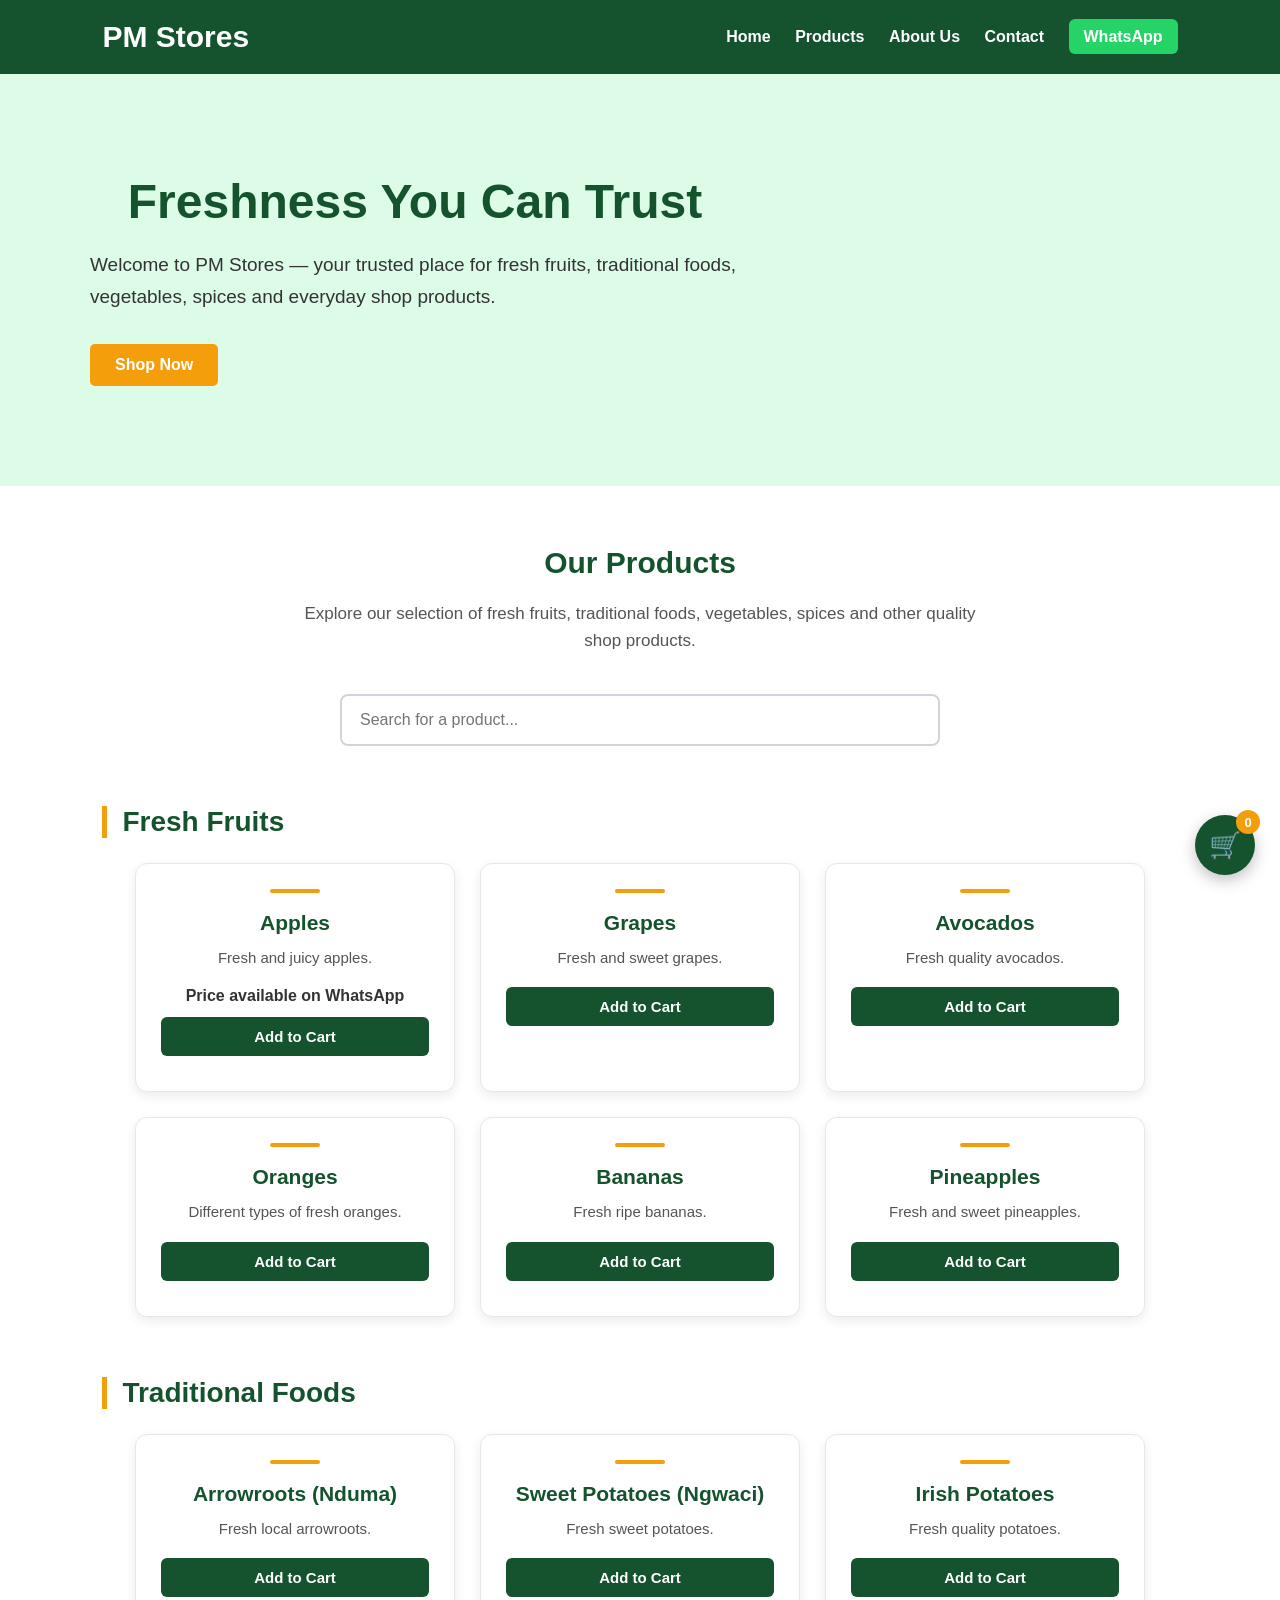
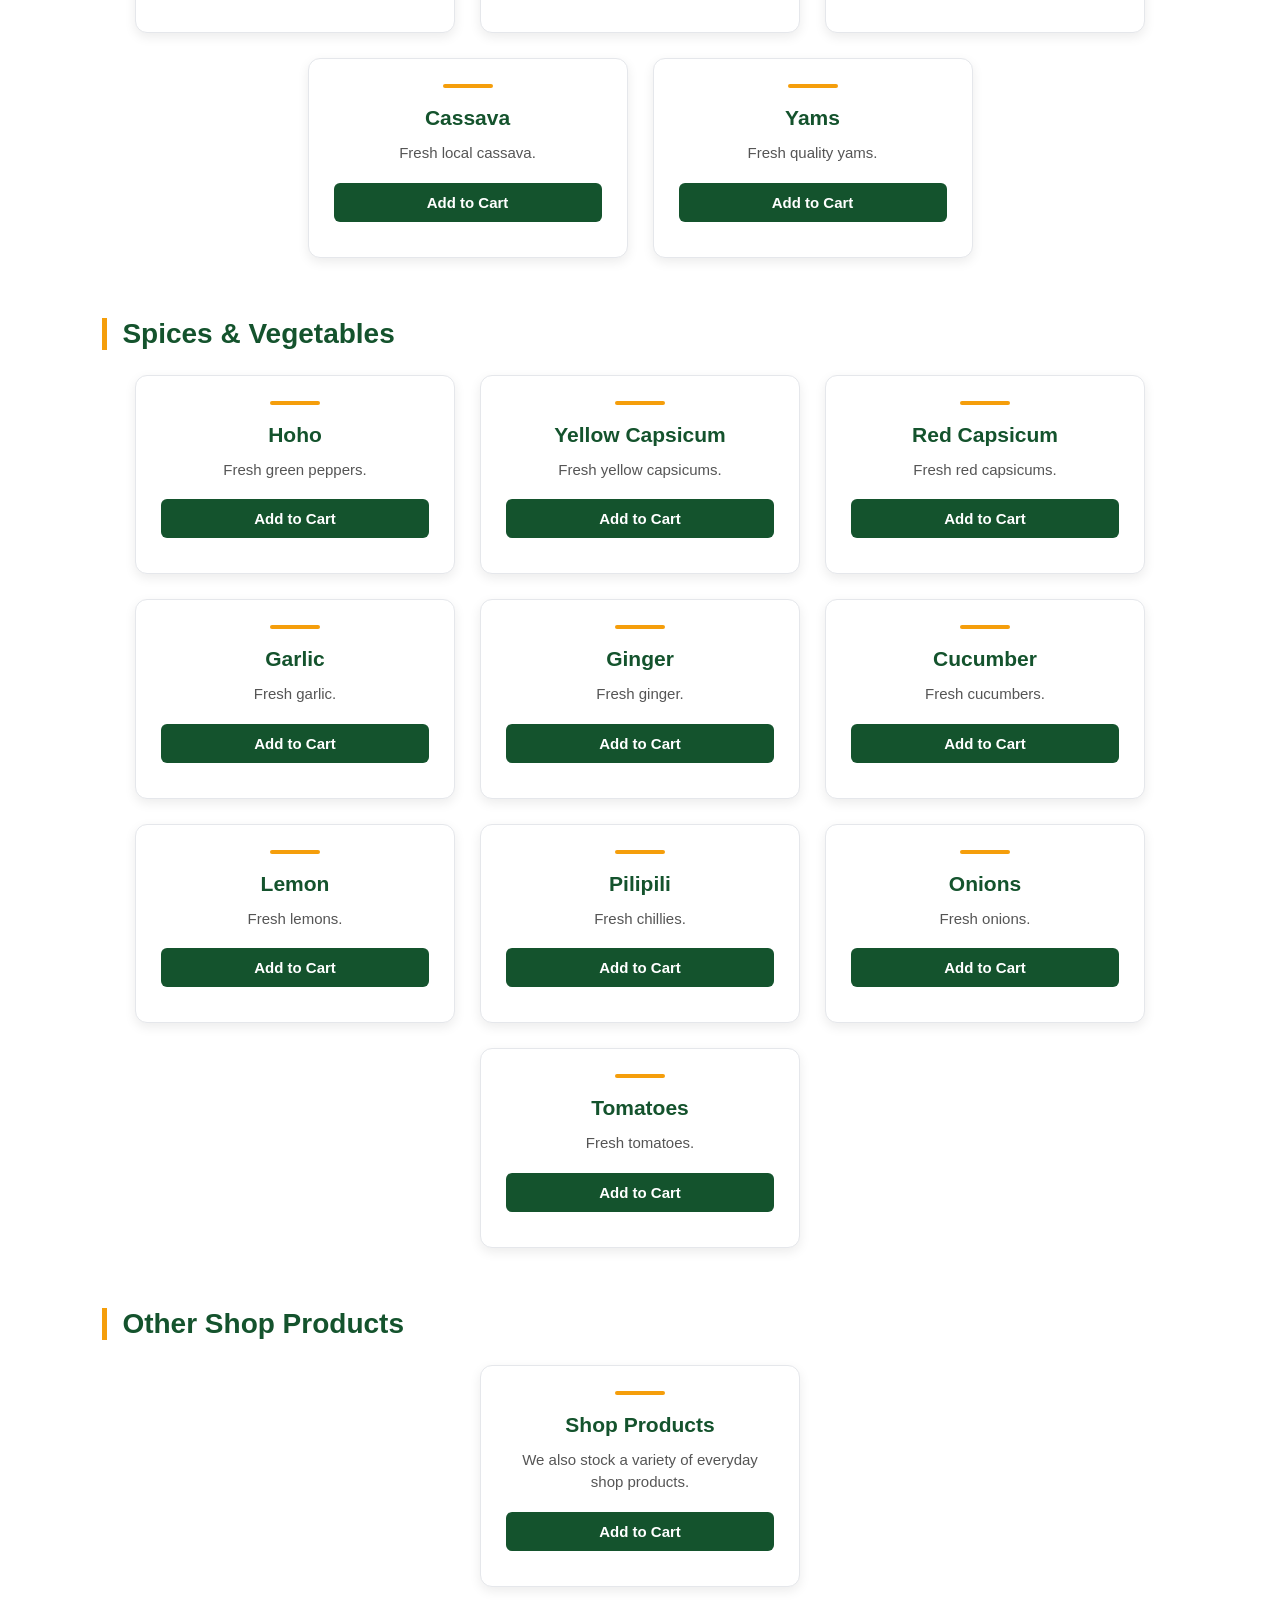
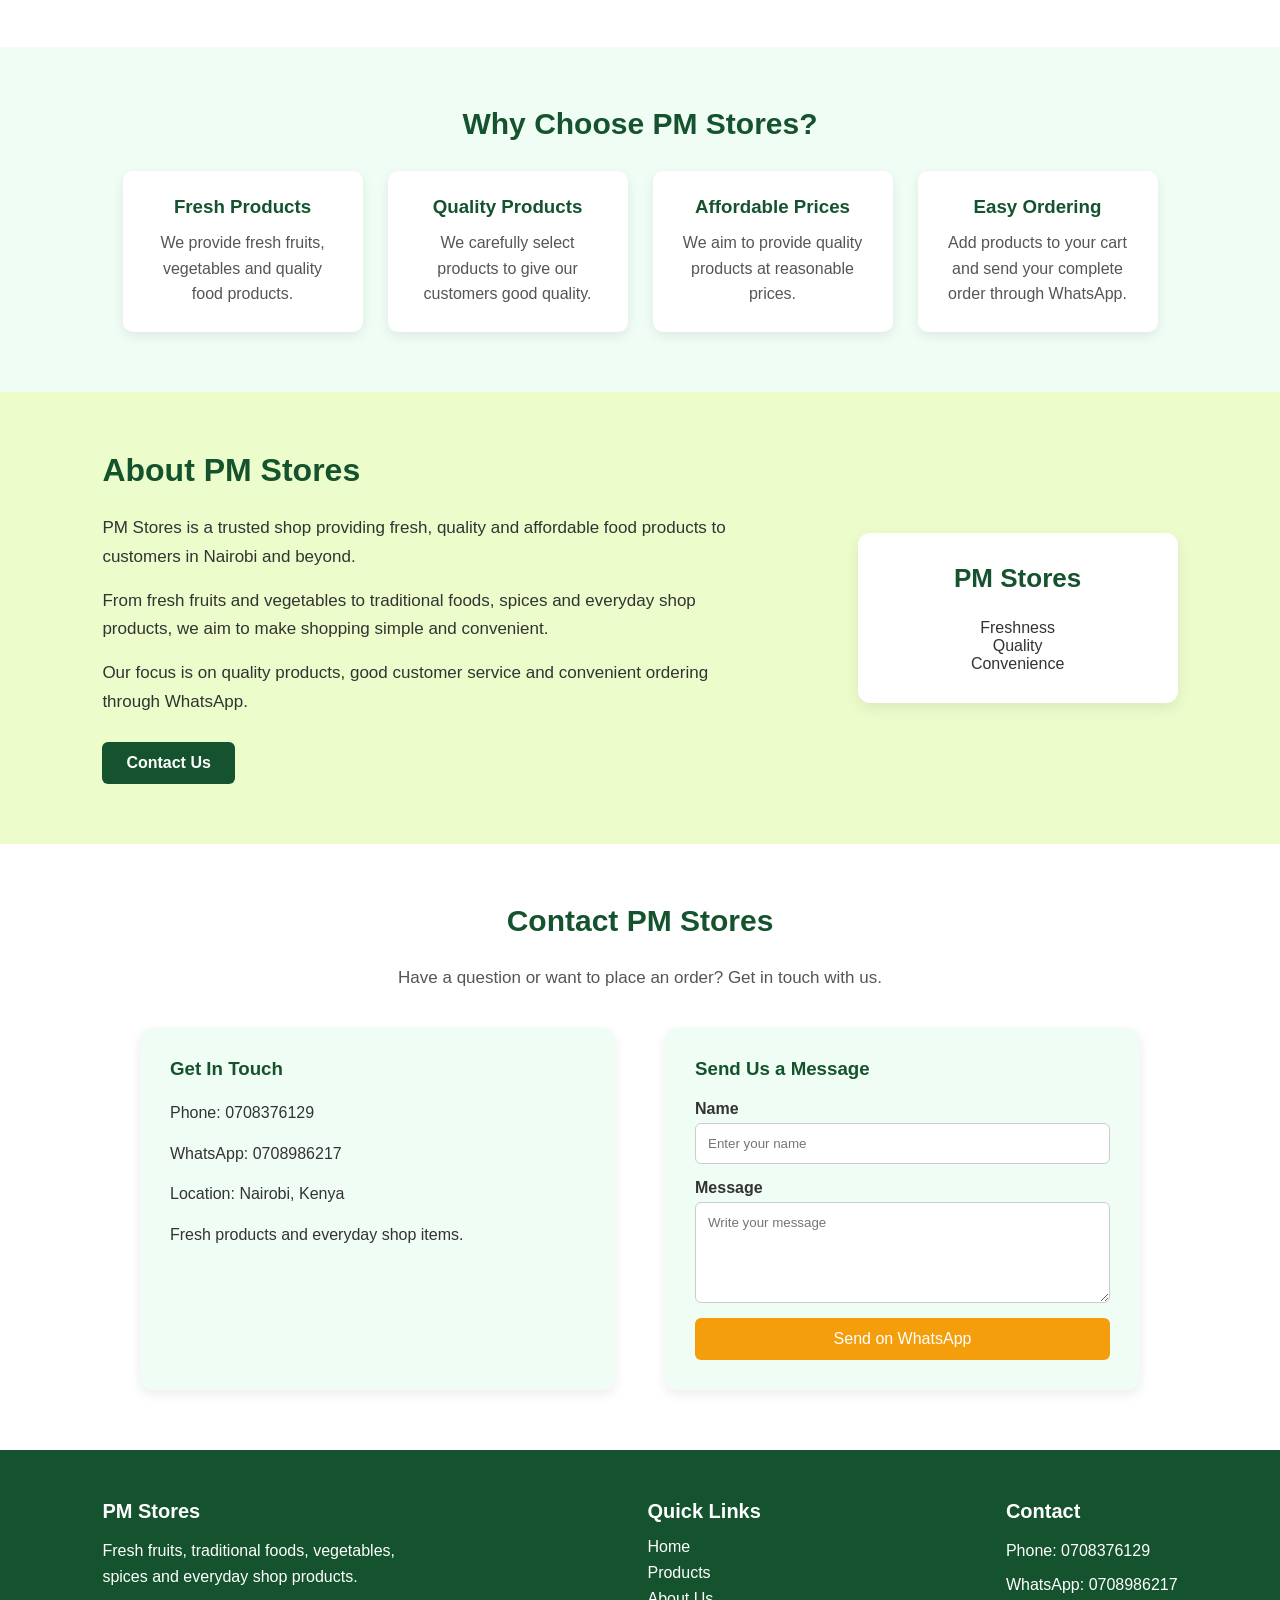
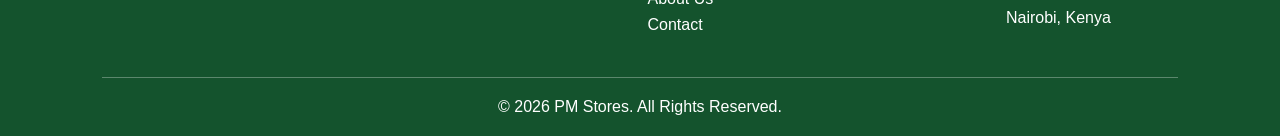
==== index.html @ 9e29924d "Rename pm shop.html to index.html" ====
<!DOCTYPE html>
<html lang="en">

<head>
    <meta charset="UTF-8">
    <meta name="viewport" content="width=device-width, initial-scale=1.0">
    <title>PM Stores</title>
    <link rel="stylesheet" href="style.css">
</head>

<body>

<header>
    <h1>PM Stores</h1>

    <nav>
        <a href="#home">Home</a>
        <a href="#products">Products</a>
        <a href="#about">About Us</a>
        <a href="#contact">Contact</a>

        <a href="https://wa.me/254708986217?text=Hello%20PM%20Stores,%20I%20would%20like%20to%20make%20an%20inquiry."
           class="header-whatsapp"
           target="_blank">
            WhatsApp
        </a>
    </nav>
</header>

<section id="home">
    <div class="hero-content">
        <div class="hero-text">
            <h2>Freshness You Can Trust</h2>

            <p>
                Welcome to PM Stores — your trusted place for
                fresh fruits, traditional foods, vegetables,
                spices and everyday shop products.
            </p>

            <a href="#products" class="shop-button">Shop Now</a>
        </div>

        <div class="hero-icon"></div>
    </div>
</section>

<div class="floating-cart" onclick="toggleCart()">
    🛒
    <span id="cartCount" class="cart-count">0</span>
</div>

<div id="cartPopup" class="cart-popup">

    <div class="cart-header">
        <h3>Your Cart</h3>
        <button type="button" onclick="toggleCart()">×</button>
    </div>

    <div id="cartItems">
        <p>Your cart is empty.</p>
    </div>

    <div class="cart-footer">
        <strong>Items: <span id="cartTotal">0</span></strong>

        <button type="button"
                class="whatsapp-cart-button"
                onclick="openCheckout()">
            Proceed to Checkout
        </button>
    </div>

</div>

<div id="checkoutPopup" class="checkout-popup">

    <div class="checkout-box">

        <div class="checkout-header">
            <h3>Checkout</h3>

            <button type="button" onclick="closeCheckout()">×</button>
        </div>

        <div class="checkout-content">

            <p>Enter your details before sending your order.</p>

            <form onsubmit="submitCheckout(event)">

                <label for="customerName">Full Name</label>
                <input type="text"
                       id="customerName"
                       placeholder="Enter your full name"
                       required>

                <label for="customerPhone">Phone Number</label>
                <input type="tel"
                       id="customerPhone"
                       placeholder="07XXXXXXXX"
                       required>

                <label for="deliveryLocation">Delivery Location</label>
                <input type="text"
                       id="deliveryLocation"
                       placeholder="e.g. Utawala, Nairobi"
                       required>

                <label for="orderNotes">Additional Instructions</label>
                <textarea id="orderNotes"
                          rows="4"
                          placeholder="Any additional information? (Optional)"></textarea>

                <button type="submit" class="checkout-button">
                    Send Order on WhatsApp
                </button>

            </form>
        </div>
    </div>
</div>

<section id="products">

    <h2>Our Products</h2>

    <p class="products-intro">
        Explore our selection of fresh fruits, traditional foods,
        vegetables, spices and other quality shop products.
    </p>

    <div class="product-search">
        <input type="text"
               id="productSearch"
               placeholder="Search for a product..."
               onkeyup="searchProducts()">
    </div>

    <p id="noResults" class="no-results">
        No products found.
    </p>

    <h3 class="category-title">Fresh Fruits</h3>

    <div class="product-container">

        <div class="product-card">
            <div class="product-icon"></div>
            <h4>Apples</h4>
            <p>Fresh and juicy apples.</p>

            <strong class="price">
                Price available on WhatsApp
            </strong>

            <button type="button"
                    class="cart-button"
                    onclick="addToCart('Apples')">
                Add to Cart
            </button>
        </div>

        <div class="product-card">
            <div class="product-icon"></div>
            <h4>Grapes</h4>
            <p>Fresh and sweet grapes.</p>

            <button type="button"
                    class="cart-button"
                    onclick="addToCart('Grapes')">
                Add to Cart
            </button>
        </div>

        <div class="product-card">
            <div class="product-icon"></div>
            <h4>Avocados</h4>
            <p>Fresh quality avocados.</p>

            <button type="button"
                    class="cart-button"
                    onclick="addToCart('Avocados')">
                Add to Cart
            </button>
        </div>

        <div class="product-card">
            <div class="product-icon"></div>
            <h4>Oranges</h4>
            <p>Different types of fresh oranges.</p>

            <button type="button"
                    class="cart-button"
                    onclick="addToCart('Oranges')">
                Add to Cart
            </button>
        </div>

        <div class="product-card">
            <div class="product-icon"></div>
            <h4>Bananas</h4>
            <p>Fresh ripe bananas.</p>

            <button type="button"
                    class="cart-button"
                    onclick="addToCart('Bananas')">
                Add to Cart
            </button>
        </div>

        <div class="product-card">
            <div class="product-icon"></div>
            <h4>Pineapples</h4>
            <p>Fresh and sweet pineapples.</p>

            <button type="button"
                    class="cart-button"
                    onclick="addToCart('Pineapples')">
                Add to Cart
            </button>
        </div>

    </div>

    <h3 class="category-title">Traditional Foods</h3>

    <div class="product-container">

        <div class="product-card">
            <div class="product-icon"></div>
            <h4>Arrowroots (Nduma)</h4>
            <p>Fresh local arrowroots.</p>

            <button type="button"
                    class="cart-button"
                    onclick="addToCart('Arrowroots (Nduma)')">
                Add to Cart
            </button>
        </div>

        <div class="product-card">
            <div class="product-icon"></div>
            <h4>Sweet Potatoes (Ngwaci)</h4>
            <p>Fresh sweet potatoes.</p>

            <button type="button"
                    class="cart-button"
                    onclick="addToCart('Sweet Potatoes (Ngwaci)')">
                Add to Cart
            </button>
        </div>

        <div class="product-card">
            <div class="product-icon"></div>
            <h4>Irish Potatoes</h4>
            <p>Fresh quality potatoes.</p>

            <button type="button"
                    class="cart-button"
                    onclick="addToCart('Irish Potatoes')">
                Add to Cart
            </button>
        </div>

        <div class="product-card">
            <div class="product-icon"></div>
            <h4>Cassava</h4>
            <p>Fresh local cassava.</p>

            <button type="button"
                    class="cart-button"
                    onclick="addToCart('Cassava')">
                Add to Cart
            </button>
        </div>

        <div class="product-card">
            <div class="product-icon"></div>
            <h4>Yams</h4>
            <p>Fresh quality yams.</p>

            <button type="button"
                    class="cart-button"
                    onclick="addToCart('Yams')">
                Add to Cart
            </button>
        </div>

    </div>

    <h3 class="category-title">Spices & Vegetables</h3>

    <div class="product-container">

        <div class="product-card">
            <div class="product-icon"></div>
            <h4>Hoho</h4>
            <p>Fresh green peppers.</p>

            <button type="button"
                    class="cart-button"
                    onclick="addToCart('Hoho')">
                Add to Cart
            </button>
        </div>

        <div class="product-card">
            <div class="product-icon"></div>
            <h4>Yellow Capsicum</h4>
            <p>Fresh yellow capsicums.</p>

            <button type="button"
                    class="cart-button"
                    onclick="addToCart('Yellow Capsicum')">
                Add to Cart
            </button>
        </div>

        <div class="product-card">
            <div class="product-icon"></div>
            <h4>Red Capsicum</h4>
            <p>Fresh red capsicums.</p>

            <button type="button"
                    class="cart-button"
                    onclick="addToCart('Red Capsicum')">
                Add to Cart
            </button>
        </div>

        <div class="product-card">
            <div class="product-icon"></div>
            <h4>Garlic</h4>
            <p>Fresh garlic.</p>

            <button type="button"
                    class="cart-button"
                    onclick="addToCart('Garlic')">
                Add to Cart
            </button>
        </div>

        <div class="product-card">
            <div class="product-icon"></div>
            <h4>Ginger</h4>
            <p>Fresh ginger.</p>

            <button type="button"
                    class="cart-button"
                    onclick="addToCart('Ginger')">
                Add to Cart
            </button>
        </div>

        <div class="product-card">
            <div class="product-icon"></div>
            <h4>Cucumber</h4>
            <p>Fresh cucumbers.</p>

            <button type="button"
                    class="cart-button"
                    onclick="addToCart('Cucumber')">
                Add to Cart
            </button>
        </div>

        <div class="product-card">
            <div class="product-icon"></div>
            <h4>Lemon</h4>
            <p>Fresh lemons.</p>

            <button type="button"
                    class="cart-button"
                    onclick="addToCart('Lemon')">
                Add to Cart
            </button>
        </div>

        <div class="product-card">
            <div class="product-icon"></div>
            <h4>Pilipili</h4>
            <p>Fresh chillies.</p>

            <button type="button"
                    class="cart-button"
                    onclick="addToCart('Pilipili')">
                Add to Cart
            </button>
        </div>

        <div class="product-card">
            <div class="product-icon"></div>
            <h4>Onions</h4>
            <p>Fresh onions.</p>

            <button type="button"
                    class="cart-button"
                    onclick="addToCart('Onions')">
                Add to Cart
            </button>
        </div>

        <div class="product-card">
            <div class="product-icon"></div>
            <h4>Tomatoes</h4>
            <p>Fresh tomatoes.</p>

            <button type="button"
                    class="cart-button"
                    onclick="addToCart('Tomatoes')">
                Add to Cart
            </button>
        </div>

    </div>

    <h3 class="category-title">Other Shop Products</h3>

    <div class="product-container">

        <div class="product-card">
            <div class="product-icon"></div>

            <h4>Shop Products</h4>

            <p>
                We also stock a variety of everyday
                shop products.
            </p>

            <button type="button"
                    class="cart-button"
                    onclick="addToCart('Shop Products')">
                Add to Cart
            </button>
        </div>

    </div>

</section>

<section id="why-us">

    <h2>Why Choose PM Stores?</h2>

    <div class="why-container">

        <div class="why-card">
            <h3>Fresh Products</h3>
            <p>
                We provide fresh fruits, vegetables
                and quality food products.
            </p>
        </div>

        <div class="why-card">
            <h3>Quality Products</h3>
            <p>
                We carefully select products to give
                our customers good quality.
            </p>
        </div>

        <div class="why-card">
            <h3>Affordable Prices</h3>
            <p>
                We aim to provide quality products
                at reasonable prices.
            </p>
        </div>

        <div class="why-card">
            <h3>Easy Ordering</h3>
            <p>
                Add products to your cart and send
                your complete order through WhatsApp.
            </p>
        </div>

    </div>

</section>

<section id="about">

    <div class="about-content">

        <div class="about-text">

            <h2>About PM Stores</h2>

            <p>
                PM Stores is a trusted shop providing fresh,
                quality and affordable food products to customers
                in Nairobi and beyond.
            </p>

            <p>
                From fresh fruits and vegetables to traditional
                foods, spices and everyday shop products, we aim
                to make shopping simple and convenient.
            </p>

            <p>
                Our focus is on quality products, good customer
                service and convenient ordering through WhatsApp.
            </p>

            <a href="#contact" class="about-button">Contact Us</a>

        </div>

        <div class="about-box">

            <h3>PM Stores</h3>
            <p>Freshness</p>
            <p>Quality</p>
            <p>Convenience</p>

        </div>

    </div>

</section>

<section id="contact">

    <h2>Contact PM Stores</h2>

    <p class="contact-intro">
        Have a question or want to place an order?
        Get in touch with us.
    </p>

    <div class="contact-container">

        <div class="contact-info">

            <h3>Get In Touch</h3>

            <p>Phone: 0708376129</p>
            <p>WhatsApp: 0708986217</p>
            <p>Location: Nairobi, Kenya</p>

            <p>
                Fresh products and everyday shop items.
            </p>

        </div>

        <div class="contact-form">

            <h3>Send Us a Message</h3>

            <form onsubmit="sendToWhatsApp(event)">

                <label for="name">Name</label>

                <input type="text"
                       id="name"
                       placeholder="Enter your name"
                       required>

                <label for="message">Message</label>

                <textarea id="message"
                          rows="5"
                          placeholder="Write your message"
                          required></textarea>

                <button type="submit">
                    Send on WhatsApp
                </button>

            </form>

        </div>

    </div>

</section>

<footer>

    <div class="footer-content">

        <div class="footer-section">

            <h3>PM Stores</h3>

            <p>
                Fresh fruits, traditional foods,
                vegetables, spices and everyday shop products.
            </p>

        </div>

        <div class="footer-section">

            <h3>Quick Links</h3>

            <a href="#home">Home</a>
            <a href="#products">Products</a>
            <a href="#about">About Us</a>
            <a href="#contact">Contact</a>

        </div>

        <div class="footer-section">

            <h3>Contact</h3>

            <p>Phone: 0708376129</p>
            <p>WhatsApp: 0708986217</p>
            <p>Nairobi, Kenya</p>

        </div>

    </div>

    <div class="footer-bottom">

        <p>
            &copy; 2026 PM Stores. All Rights Reserved.
        </p>

    </div>

</footer>

<script>

/* CONTACT FORM */

function sendToWhatsApp(event) {
    event.preventDefault();

    const name = document.getElementById("name").value.trim();
    const message = document.getElementById("message").value.trim();
    const phoneNumber = "254708986217";

    const whatsappMessage =
        "Hello PM Stores!\n\n" +
        "Name: " + name + "\n" +
        "Message: " + message;

    const whatsappURL =
        "https://wa.me/" + phoneNumber +
        "?text=" + encodeURIComponent(whatsappMessage);

    window.open(whatsappURL, "_blank");
}


/* SEARCH PRODUCTS */

function searchProducts() {
    const search = document.getElementById("productSearch").value.toLowerCase().trim();
    const products = document.querySelectorAll(".product-card");
    const noResults = document.getElementById("noResults");

    let found = false;

    products.forEach(function(product) {
        const productName = product.querySelector("h4").textContent.toLowerCase();

        if (productName.includes(search)) {
            product.style.display = "block";
            found = true;
        } else {
            product.style.display = "none";
        }
    });

    if (found) {
        noResults.style.display = "none";
    } else {
        noResults.style.display = "block";
    }
}


/* SHOPPING CART */

let cart = [];


/* ADD PRODUCT TO CART */

function addToCart(productName) {
    const existingProduct = cart.find(function(item) {
        return item.name === productName;
    });

    if (existingProduct) {
        existingProduct.quantity++;
    } else {
        cart.push({
            name: productName,
            quantity: 1
        });
    }

    updateCart();

    const cartPopup = document.getElementById("cartPopup");
    cartPopup.classList.add("active");
}


/* UPDATE CART */

function updateCart() {
    const cartItems = document.getElementById("cartItems");
    const cartCount = document.getElementById("cartCount");
    const cartTotal = document.getElementById("cartTotal");

    cartItems.innerHTML = "";

    let totalItems = 0;

    if (cart.length === 0) {
        cartItems.innerHTML = "<p>Your cart is empty.</p>";
    }

    cart.forEach(function(product, index) {
        totalItems += product.quantity;

        const item = document.createElement("div");
        item.className = "cart-item";

        item.innerHTML = `
            <div class="cart-item-name">
                ${product.name} × ${product.quantity}
            </div>

            <div class="quantity-controls">
                <button type="button" onclick="changeQuantity(${index}, -1)">−</button>

                <span>${product.quantity}</span>

                <button type="button" onclick="changeQuantity(${index}, 1)">+</button>

                <button type="button"
                        class="remove-button"
                        onclick="removeFromCart(${index})">
                    Remove
                </button>
            </div>
        `;

        cartItems.appendChild(item);
    });

    cartCount.textContent = totalItems;
    cartTotal.textContent = totalItems;
}


/* CHANGE QUANTITY */

function changeQuantity(index, amount) {
    if (!cart[index]) {
        return;
    }

    cart[index].quantity += amount;

    if (cart[index].quantity <= 0) {
        cart.splice(index, 1);
    }

    updateCart();
}


/* REMOVE PRODUCT */

function removeFromCart(index) {
    if (!cart[index]) {
        return;
    }

    cart.splice(index, 1);
    updateCart();
}


/* OPEN / CLOSE CART */

function toggleCart() {
    const cartPopup = document.getElementById("cartPopup");
    cartPopup.classList.toggle("active");
}


/* OPEN CHECKOUT */

function openCheckout() {
    if (cart.length === 0) {
        alert("Your cart is empty.");
        return;
    }

    const checkoutPopup = document.getElementById("checkoutPopup");
    checkoutPopup.classList.add("active");
}


/* CLOSE CHECKOUT */

function closeCheckout() {
    const checkoutPopup = document.getElementById("checkoutPopup");
    checkoutPopup.classList.remove("active");
}


/* SUBMIT CHECKOUT */

function submitCheckout(event) {
    event.preventDefault();

    if (cart.length === 0) {
        alert("Your cart is empty.");
        return;
    }

    const customerName = document.getElementById("customerName").value.trim();
    const customerPhone = document.getElementById("customerPhone").value.trim();
    const deliveryLocation = document.getElementById("deliveryLocation").value.trim();
    const orderNotes = document.getElementById("orderNotes").value.trim();

    let whatsappMessage =
        "Hello PM Stores! 👋\n\n" +
        "I would like to place an order.\n\n" +
        "CUSTOMER DETAILS\n" +
        "Name: " + customerName + "\n" +
        "Phone: " + customerPhone + "\n" +
        "Delivery Location: " + deliveryLocation + "\n\n" +
        "ORDER\n";

    cart.forEach(function(product) {
        whatsappMessage += "- " +
            product.name +
            " x" +
            product.quantity +
            "\n";
    });

    if (orderNotes !== "") {
        whatsappMessage +=
            "\nADDITIONAL INSTRUCTIONS\n" +
            orderNotes +
            "\n";
    }

    whatsappMessage +=
        "\nPlease confirm the prices and availability.\n\n" +
        "Thank you.";

    const phoneNumber = "254708986217";

    const whatsappURL =
        "https://wa.me/" + phoneNumber +
        "?text=" + encodeURIComponent(whatsappMessage);

    window.open(whatsappURL, "_blank");
}


/* INITIALIZE CART */

updateCart();

</script>

</body>
</html>
---- style.css ----
/* RESET */

* {
    margin: 0;
    padding: 0;
    box-sizing: border-box;
}


/* BODY */

body {
    font-family: Arial, sans-serif;
    background-color: #f5f5f5;
    color: #333;
}


/* HEADER */

header {
    background-color: #14532d;
    color: white;
    padding: 20px 8%;
    display: flex;
    justify-content: space-between;
    align-items: center;
}

header h1 {
    font-size: 30px;
}

nav a {
    color: white;
    text-decoration: none;
    margin-left: 20px;
    font-weight: bold;
}

nav a:hover {
    color: #f59e0b;
}


/* HEADER WHATSAPP */

.header-whatsapp {
    background-color: #25D366;
    color: white !important;
    padding: 9px 15px;
    border-radius: 6px;
    transition: 0.3s ease;
}

.header-whatsapp:hover {
    background-color: #128C7E;
}


/* HOME */

#home {
    padding: 100px 20px;
    background-color: #dcfce7;
}

.hero-content {
    max-width: 1100px;
    margin: auto;
    display: flex;
    justify-content: space-between;
    align-items: center;
    gap: 40px;
}

.hero-text {
    max-width: 650px;
    text-align: left;
}

.hero-text h2 {
    font-size: 48px;
    color: #14532d;
    margin-bottom: 20px;
}

.hero-text p {
    font-size: 19px;
    line-height: 1.7;
    margin-bottom: 30px;
}


/* SHOP BUTTON */

.shop-button {
    display: inline-block;
    background-color: #f59e0b;
    color: white;
    text-decoration: none;
    padding: 12px 25px;
    border-radius: 5px;
    font-size: 16px;
    font-weight: bold;
    transition: 0.3s ease;
}

.shop-button:hover {
    background-color: #d97706;
    transform: translateY(-2px);
}


/* GENERAL SECTIONS */

section {
    padding: 60px 8%;
}

section h2 {
    color: #14532d;
    font-size: 30px;
    margin-bottom: 30px;
    text-align: center;
}


/* PRODUCTS */

#products {
    background-color: white;
}

.products-intro {
    max-width: 700px;
    margin: -10px auto 40px;
    color: #555;
    font-size: 17px;
    line-height: 1.6;
    text-align: center;
}


/* PRODUCT CATEGORIES */

.category-title {
    color: #14532d;
    font-size: 28px;
    margin-top: 60px;
    margin-bottom: 25px;
    text-align: left;
    border-left: 5px solid #f59e0b;
    padding-left: 15px;
}


/* PRODUCT CONTAINER */

.product-container {
    display: flex;
    justify-content: center;
    align-items: stretch;
    gap: 25px;
    flex-wrap: wrap;
    max-width: 1100px;
    margin: 0 auto;
}


/* PRODUCT CARD */

.product-card {
    position: relative;
    overflow: hidden;
    background-color: white;
    width: 320px;
    min-height: 190px;
    padding: 25px;
    border-radius: 12px;
    border: 1px solid #e5e7eb;
    box-shadow: 0 4px 12px rgba(0, 0, 0, 0.08);
    text-align: center;
    transition: 0.3s ease;
}

.product-card::before {
    content: "";
    display: block;
    width: 50px;
    height: 4px;
    background-color: #f59e0b;
    margin: 0 auto 18px;
    border-radius: 10px;
}

.product-card:hover {
    transform: translateY(-6px);
    box-shadow: 0 10px 20px rgba(0, 0, 0, 0.12);
}

.product-card h4 {
    color: #14532d;
    font-size: 21px;
    margin-bottom: 12px;
}

.product-card p {
    color: #555;
    font-size: 15px;
    line-height: 1.5;
    margin-bottom: 18px;
}


/* ORDER BUTTON */

.order-button {
    display: inline-block;
    background-color: #25D366;
    color: white;
    text-decoration: none;
    padding: 10px 18px;
    border-radius: 6px;
    font-weight: bold;
    font-size: 14px;
    transition: 0.3s ease;
}

.order-button:hover {
    background-color: #128C7E;
    transform: translateY(-2px);
}


/* WHY CHOOSE US */

#why-us {
    background-color: #f0fdf4;
}

.why-container {
    max-width: 1100px;
    margin: auto;
    display: flex;
    justify-content: center;
    gap: 25px;
    flex-wrap: wrap;
}

.why-card {
    background-color: white;
    width: 240px;
    padding: 25px;
    border-radius: 10px;
    text-align: center;
    box-shadow: 0 4px 12px rgba(0, 0, 0, 0.08);
    transition: 0.3s ease;
}

.why-card:hover {
    transform: translateY(-5px);
}

.why-card h3 {
    color: #14532d;
    margin-bottom: 12px;
}

.why-card p {
    color: #555;
    line-height: 1.6;
}


/* ABOUT */

#about {
    background-color: #ecfccb;
}

.about-content {
    max-width: 1100px;
    margin: auto;
    display: flex;
    justify-content: space-between;
    align-items: center;
    gap: 60px;
}

.about-text {
    max-width: 650px;
}

.about-text h2 {
    color: #14532d;
    font-size: 32px;
    text-align: left;
    margin-bottom: 25px;
}

.about-text p {
    color: #333;
    font-size: 17px;
    line-height: 1.7;
    margin-bottom: 15px;
}


/* ABOUT BUTTON */

.about-button {
    display: inline-block;
    margin-top: 10px;
    background-color: #14532d;
    color: white;
    text-decoration: none;
    padding: 12px 24px;
    border-radius: 6px;
    font-weight: bold;
    transition: 0.3s ease;
}

.about-button:hover {
    background-color: #166534;
    transform: translateY(-2px);
}


/* ABOUT BOX */

.about-box {
    width: 320px;
    padding: 30px;
    background-color: white;
    border-radius: 12px;
    text-align: center;
    box-shadow: 0 5px 15px rgba(0, 0, 0, 0.08);
}

.about-box h3 {
    color: #14532d;
    font-size: 26px;
    margin-bottom: 25px;
}

.about-feature {
    background-color: #f0fdf4;
    padding: 15px;
    margin-bottom: 12px;
    border-radius: 7px;
}

.about-feature strong {
    display: block;
    color: #14532d;
    font-size: 18px;
    margin-bottom: 5px;
}

.about-feature p {
    color: #555;
    font-size: 14px;
    line-height: 1.5;
}


/* CONTACT */

#contact {
    background-color: white;
}

.contact-intro {
    text-align: center;
    color: #555;
    font-size: 17px;
    margin-bottom: 40px;
}

.contact-container {
    max-width: 1000px;
    margin: auto;
    display: flex;
    gap: 50px;
    justify-content: center;
}

.contact-info,
.contact-form {
    flex: 1;
    padding: 30px;
    border-radius: 12px;
    background-color: #f0fdf4;
    box-shadow: 0 4px 12px rgba(0, 0, 0, 0.08);
}

.contact-info h3,
.contact-form h3 {
    color: #14532d;
    margin-bottom: 20px;
}

.contact-info p {
    margin-bottom: 15px;
    line-height: 1.6;
}


/* FORM */

.contact-form form {
    display: flex;
    flex-direction: column;
}

.contact-form label {
    text-align: left;
    margin-bottom: 5px;
    font-weight: bold;
}

.contact-form input,
.contact-form textarea {
    padding: 12px;
    margin-bottom: 15px;
    border: 1px solid #ccc;
    border-radius: 6px;
    font-family: Arial, sans-serif;
}

.contact-form textarea {
    resize: vertical;
}

.contact-form button {
    background-color: #f59e0b;
    color: white;
    border: none;
    padding: 12px;
    border-radius: 6px;
    font-size: 16px;
    cursor: pointer;
}

.contact-form button:hover {
    background-color: #d97706;
}


/* FOOTER */

footer {
    background-color: #14532d;
    color: white;
    padding: 50px 8% 20px;
}

.footer-content {
    max-width: 1100px;
    margin: auto;
    display: flex;
    justify-content: space-between;
    gap: 40px;
}

.footer-section {
    max-width: 300px;
}

.footer-section h3 {
    margin-bottom: 15px;
    font-size: 20px;
}

.footer-section p {
    line-height: 1.6;
    margin-bottom: 8px;
}

.footer-section a {
    display: block;
    color: white;
    text-decoration: none;
    margin-bottom: 8px;
}

.footer-section a:hover {
    color: #f59e0b;
}

.footer-bottom {
    border-top: 1px solid rgba(255, 255, 255, 0.3);
    margin-top: 35px;
    padding-top: 20px;
    text-align: center;
}


/* MOBILE */

@media (max-width: 768px) {

    header {
        padding: 20px;
        flex-direction: column;
    }

    header h1 {
        font-size: 26px;
        margin-bottom: 10px;
    }

    nav {
        margin-top: 10px;
        display: flex;
        flex-wrap: wrap;
        justify-content: center;
        gap: 8px;
    }

    nav a {
        display: inline-block;
        margin: 0;
        padding: 6px 8px;
        font-size: 14px;
    }

    .header-whatsapp {
        margin-top: 5px;
    }

    #home {
        padding: 70px 20px;
    }

    .hero-content {
        flex-direction: column;
        text-align: center;
    }

    .hero-text {
        text-align: center;
    }

    .hero-text h2 {
        font-size: 34px;
        line-height: 1.2;
    }

    .hero-text p {
        font-size: 17px;
    }

    section {
        padding: 50px 20px;
    }

    section h2 {
        font-size: 28px;
    }

    .product-container {
        gap: 20px;
    }

    .product-card {
        width: 100%;
        max-width: 380px;
    }

    .category-title {
        font-size: 24px;
        text-align: center;
        border-left: none;
        border-bottom: 3px solid #f59e0b;
        padding-left: 0;
        padding-bottom: 10px;
    }

    .why-card {
        width: 100%;
        max-width: 380px;
    }

    .about-content {
        flex-direction: column;
        text-align: center;
    }

    .about-text {
        max-width: 100%;
    }

    .about-text h2 {
        text-align: center;
    }

    .about-box {
        width: 100%;
        max-width: 380px;
    }

    .contact-container {
        flex-direction: column;
    }

    .contact-info,
    .contact-form {
        width: 100%;
    }

    .footer-content {
        flex-direction: column;
        text-align: center;
        align-items: center;
    }

    .footer-section {
        max-width: 400px;
    }

}
/* PRODUCT SEARCH */

.product-search {
    max-width: 600px;
    margin: 0 auto 40px;
}

.product-search input {
    width: 100%;
    padding: 15px 18px;
    border: 2px solid #d1d5db;
    border-radius: 8px;
    font-size: 16px;
    outline: none;
}

.product-search input:focus {
    border-color: #14532d;
}
.no-results {
    display: none;
    text-align: center;
    font-size: 18px;
    margin: 30px 0;
}
/* ADD TO CART BUTTON */

.cart-button {
    display: block;
    width: 100%;
    margin-bottom: 10px;
    background-color: #14532d;
    color: white;
    border: none;
    padding: 10px 18px;
    border-radius: 6px;
    font-weight: bold;
    font-size: 14px;
    cursor: pointer;
    transition: 0.3s ease;
}

.cart-button:hover {
    background-color: #166534;
}
/* SHOPPING CART */

.cart-box {
    max-width: 700px;
    margin: 30px auto;
    padding: 25px;
    background-color: #f0fdf4;
    border: 2px solid #14532d;
    border-radius: 12px;
    box-shadow: 0 5px 15px rgba(0, 0, 0, 0.08);
}

.cart-box h3 {
    color: #14532d;
    font-size: 24px;
    margin-bottom: 20px;
    text-align: center;
}

#cartItems p {
    text-align: center;
    color: #666;
    margin-bottom: 15px;
}

.cart-item {
    display: flex;
    justify-content: space-between;
    align-items: center;
    background-color: white;
    padding: 12px 15px;
    margin-bottom: 10px;
    border-radius: 6px;
}

.remove-button {
    background-color: #dc2626;
    color: white;
    border: none;
    padding: 6px 10px;
    border-radius: 5px;
    cursor: pointer;
}

.remove-button:hover {
    background-color: #b91c1c;
}

.cart-total {
    font-weight: bold;
    color: #14532d;
    margin: 20px 0;
}

.whatsapp-cart-button {
    width: 100%;
    background-color: #25D366;
    color: white;
    border: none;
    padding: 13px;
    border-radius: 6px;
    font-size: 16px;
    font-weight: bold;
    cursor: pointer;
}

.whatsapp-cart-button:hover {
    background-color: #128C7E;
}
/* FLOATING CART */
.floating-cart {
    position: fixed;
    right: 25px;
    bottom: 25px;
    width: 60px;
    height: 60px;
    background-color: #14532d;
    color: white;
    border-radius: 50%;
    display: flex;
    justify-content: center;
    align-items: center;
    font-size: 26px;
    cursor: pointer;
    box-shadow: 0 5px 15px rgba(0, 0, 0, 0.25);
    z-index: 1000;
    transition: 0.3s ease;
}

.floating-cart:hover {
    transform: scale(1.08);
    background-color: #166534;
}

/* CART NUMBER */
.cart-count {
    position: absolute;
    top: -5px;
    right: -5px;
    background-color: #f59e0b;
    color: white;
    width: 24px;
    height: 24px;
    border-radius: 50%;
    display: flex;
    justify-content: center;
    align-items: center;
    font-size: 13px;
    font-weight: bold;
}

/* CART POPUP */
.cart-popup {
    display: none;
    position: fixed;
    right: 25px;
    bottom: 95px;
    width: 350px;
    max-height: 500px;
    background-color: white;
    border-radius: 12px;
    box-shadow: 0 10px 30px rgba(0, 0, 0, 0.25);
    z-index: 999;
    overflow: hidden;
}

/* SHOW CART */
.cart-popup.active {
    display: block;
}

/* CART HEADER */
.cart-header {
    background-color: #14532d;
    color: white;
    padding: 18px;
    display: flex;
    justify-content: space-between;
    align-items: center;
}

.cart-header h3 {
    margin: 0;
    font-size: 20px;
}

.cart-header button {
    background: none;
    border: none;
    color: white;
    font-size: 25px;
    cursor: pointer;
}

/* CART ITEMS */
#cartItems {
    padding: 15px;
    max-height: 300px;
    overflow-y: auto;
}

.cart-item {
    padding: 12px 0;
    border-bottom: 1px solid #e5e7eb;
}

.cart-item-name {
    font-weight: bold;
    color: #14532d;
    margin-bottom: 8px;
}

/* QUANTITY CONTROLS */
.quantity-controls {
    display: flex;
    align-items: center;
    gap: 8px;
}

.quantity-controls button {
    border: none;
    background-color: #14532d;
    color: white;
    padding: 5px 9px;
    border-radius: 4px;
    cursor: pointer;
}

.quantity-controls span {
    min-width: 25px;
    text-align: center;
    font-weight: bold;
}

/* REMOVE BUTTON */
.quantity-controls .remove-button {
    background-color: #dc2626;
    margin-left: auto;
}

/* CART FOOTER */
.cart-footer {
    padding: 18px;
    border-top: 1px solid #e5e7eb;
}

.cart-footer strong {
    display: block;
    margin-bottom: 12px;
}

/* WHATSAPP CART BUTTON */
.whatsapp-cart-button {
    width: 100%;
    background-color: #25D366;
    color: white;
    border: none;
    padding: 12px;
    border-radius: 6px;
    font-size: 15px;
    font-weight: bold;
    cursor: pointer;
    transition: 0.3s ease;
}

.whatsapp-cart-button:hover {
    background-color: #128C7E;
}

/* MOBILE CART */
@media (max-width: 500px) {
    .floating-cart {
        right: 18px;
        bottom: 18px;
    }

    .cart-popup {
        right: 10px;
        left: 10px;
        bottom: 90px;
        width: auto;
    }
}
/* ADD TO CART BUTTON */

.cart-button {
    width: 100%;
    background-color: #14532d;
    color: white;
    border: none;
    padding: 11px;
    margin-top: 12px;
    border-radius: 6px;
    font-size: 15px;
    font-weight: bold;
    cursor: pointer;
    transition: 0.3s ease;
}

.cart-button:hover {
    background-color: #166534;
}
/* ==============================
   CHECKOUT POPUP
================================ */

.checkout-popup {
    display: none;
    position: fixed;
    top: 0;
    left: 0;
    width: 100%;
    height: 100%;
    background-color: rgba(0, 0, 0, 0.55);
    justify-content: center;
    align-items: center;
    z-index: 2000;
    padding: 20px;
    box-sizing: border-box;
}


/* SHOW CHECKOUT */

.checkout-popup.active {
    display: flex;
}


/* CHECKOUT BOX */

.checkout-box {
    width: 100%;
    max-width: 500px;
    max-height: 90vh;
    background-color: white;
    border-radius: 12px;
    overflow-y: auto;
    box-shadow: 0 10px 30px rgba(0, 0, 0, 0.3);
}


/* CHECKOUT HEADER */

.checkout-header {
    background-color: #14532d;
    color: white;
    padding: 18px;
    display: flex;
    justify-content: space-between;
    align-items: center;
}


.checkout-header h3 {
    margin: 0;
}


.checkout-header button {
    background: none;
    border: none;
    color: white;
    font-size: 28px;
    cursor: pointer;
}


/* CHECKOUT CONTENT */

.checkout-content {
    padding: 20px;
}


.checkout-content p {
    margin-top: 0;
    color: #555;
}


/* LABELS */

.checkout-content label {
    display: block;
    margin-top: 15px;
    margin-bottom: 6px;
    font-weight: bold;
}


/* INPUTS */

.checkout-content input,
.checkout-content textarea {
    width: 100%;
    padding: 11px;
    border: 1px solid #ccc;
    border-radius: 6px;
    box-sizing: border-box;
    font-size: 15px;
    font-family: inherit;
}


.checkout-content input:focus,
.checkout-content textarea:focus {
    outline: none;
    border-color: #14532d;
}


/* CHECKOUT BUTTON */

.checkout-button {
    width: 100%;
    margin-top: 20px;
    padding: 13px;
    background-color: #25D366;
    color: white;
    border: none;
    border-radius: 6px;
    font-size: 15px;
    font-weight: bold;
    cursor: pointer;
}


.checkout-button:hover {
    background-color: #128C7E;
}


/* MOBILE CHECKOUT */

@media (max-width: 500px) {

    .checkout-popup {
        padding: 10px;
    }

    .checkout-box {
        max-height: 95vh;
    }

    .checkout-content {
        padding: 15px;
    }

}
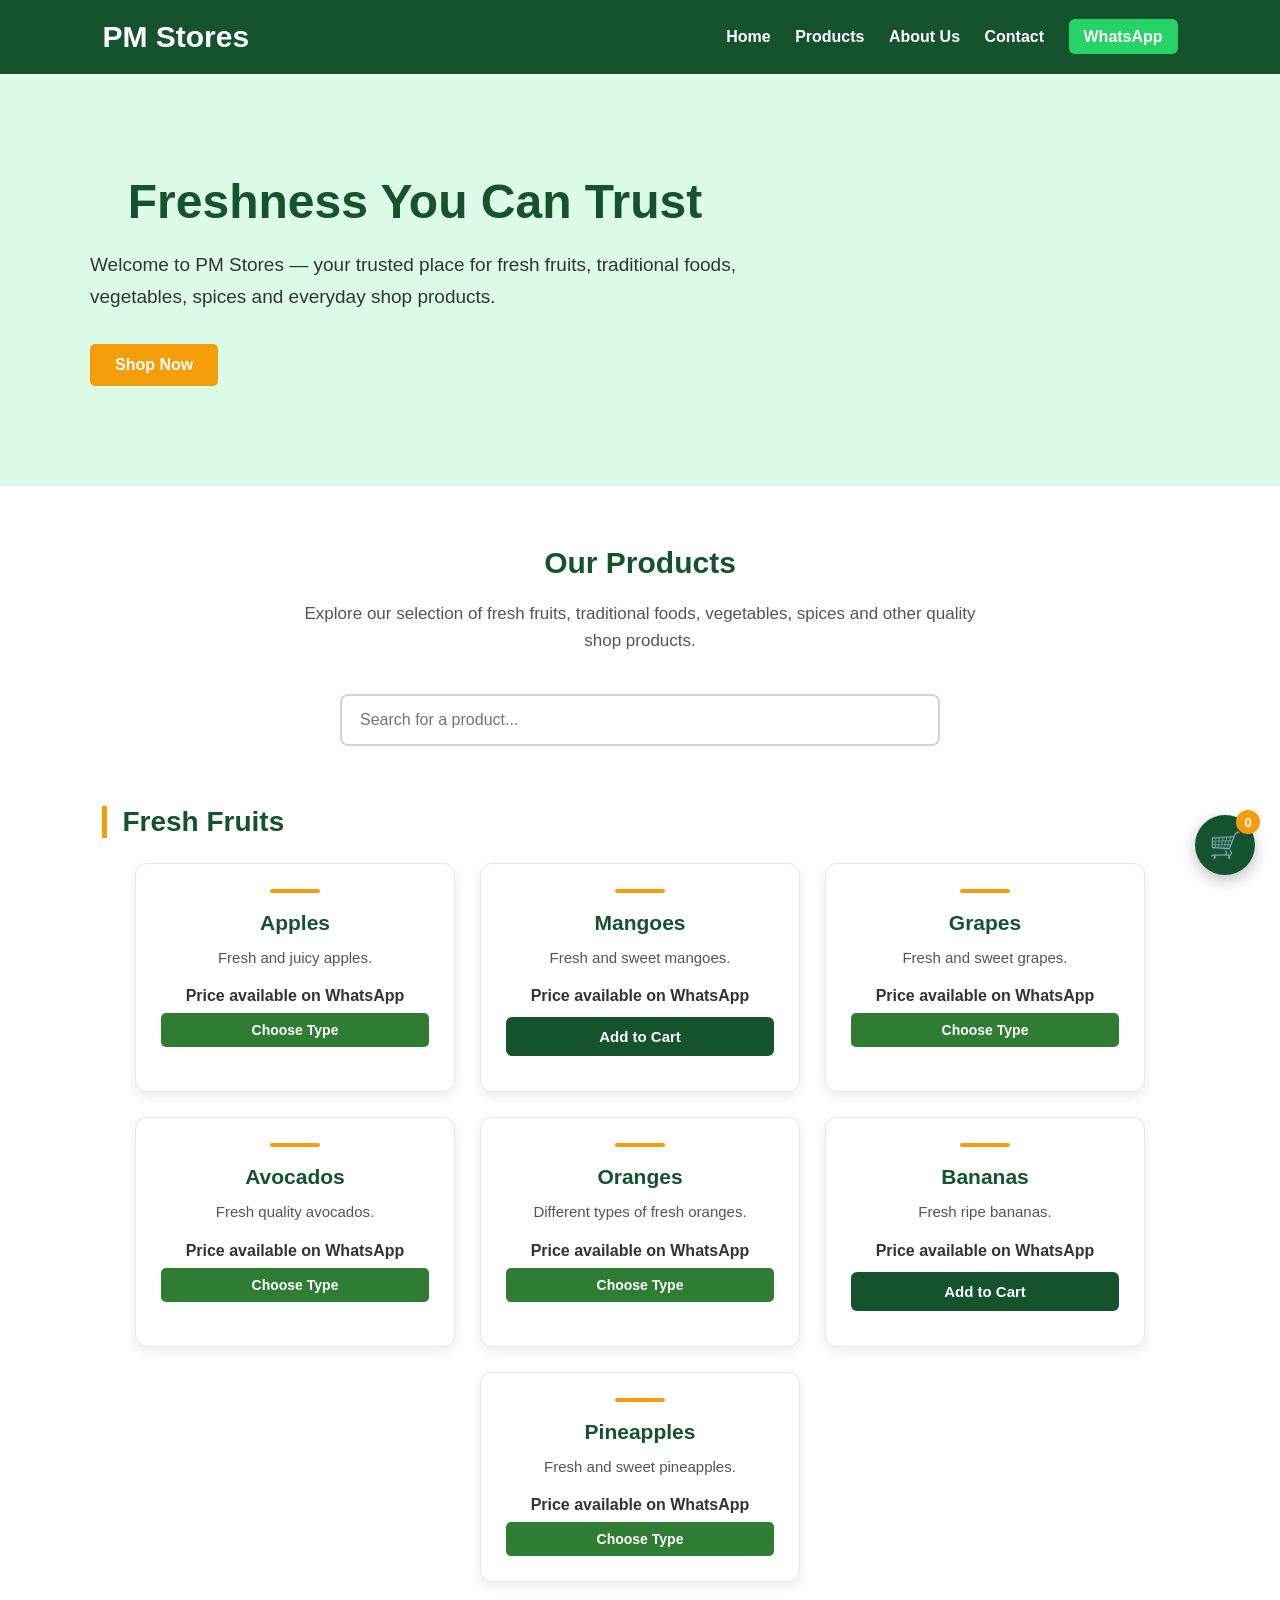
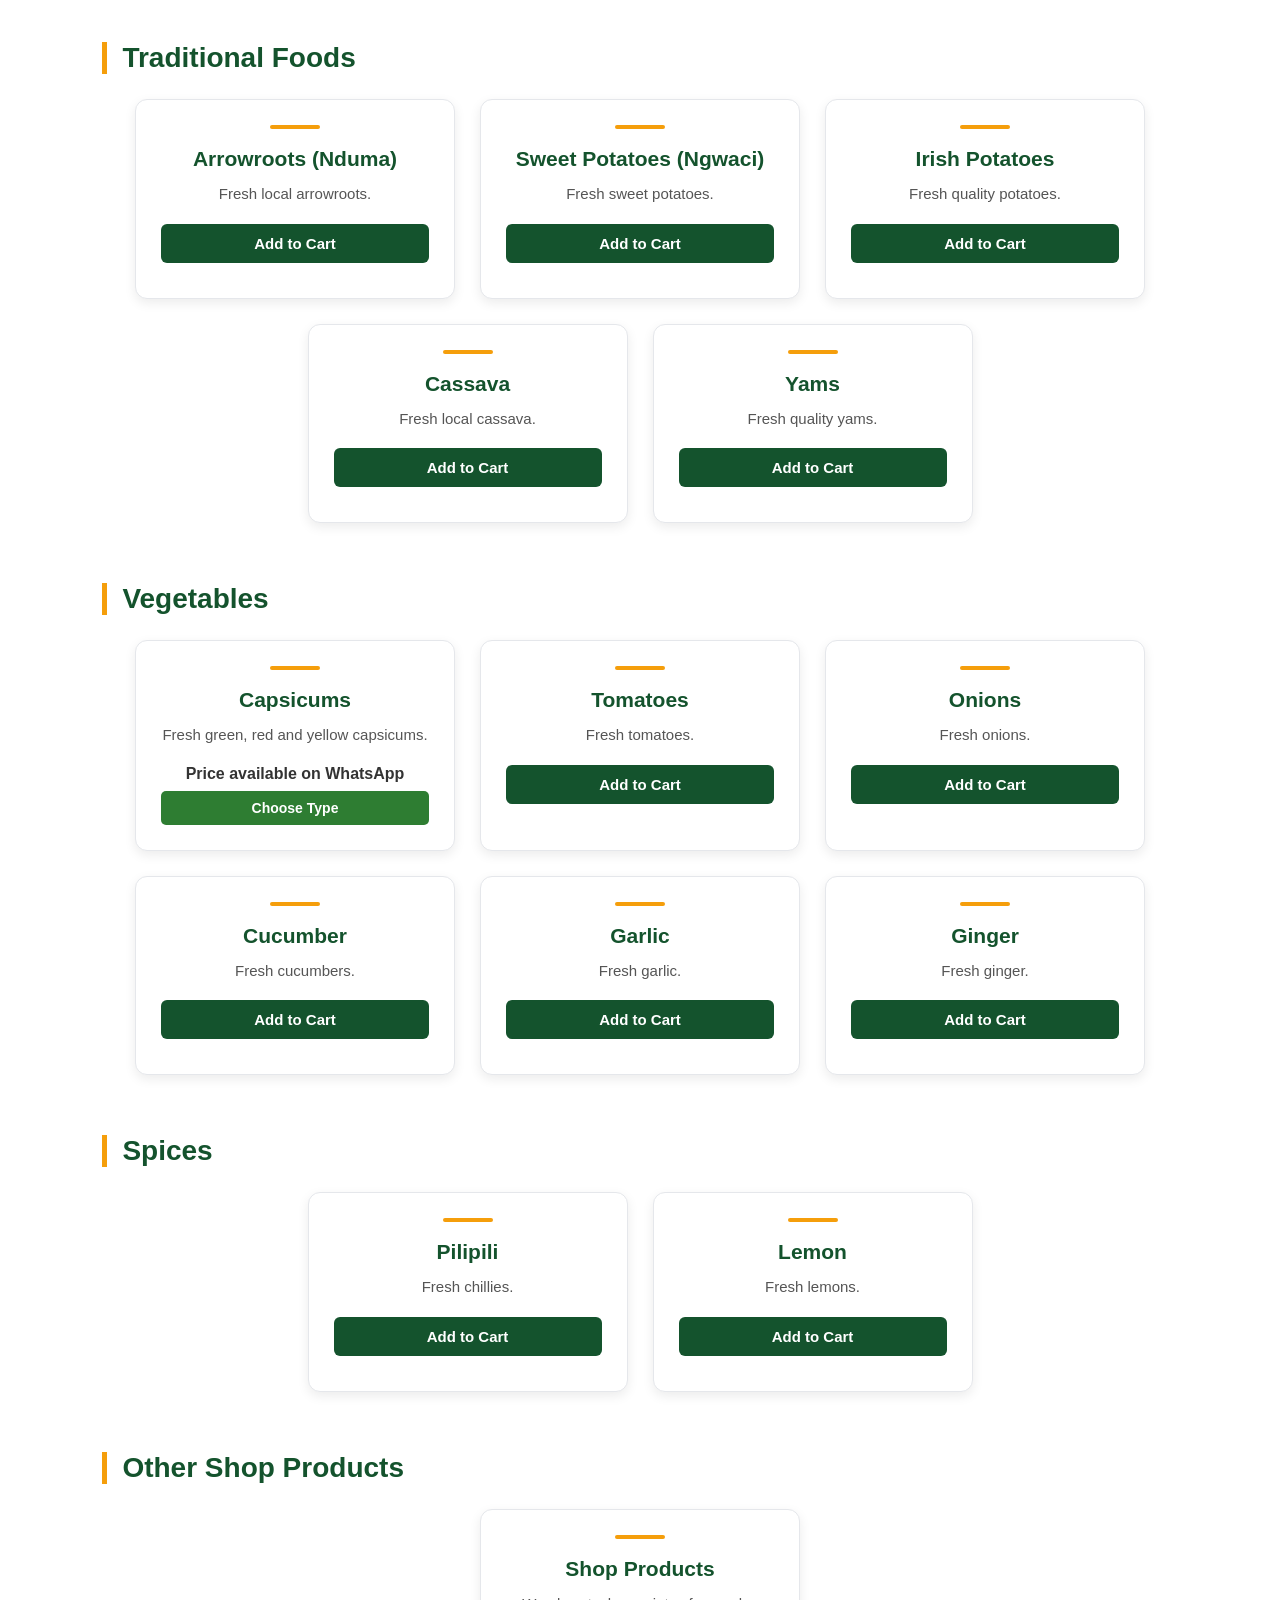
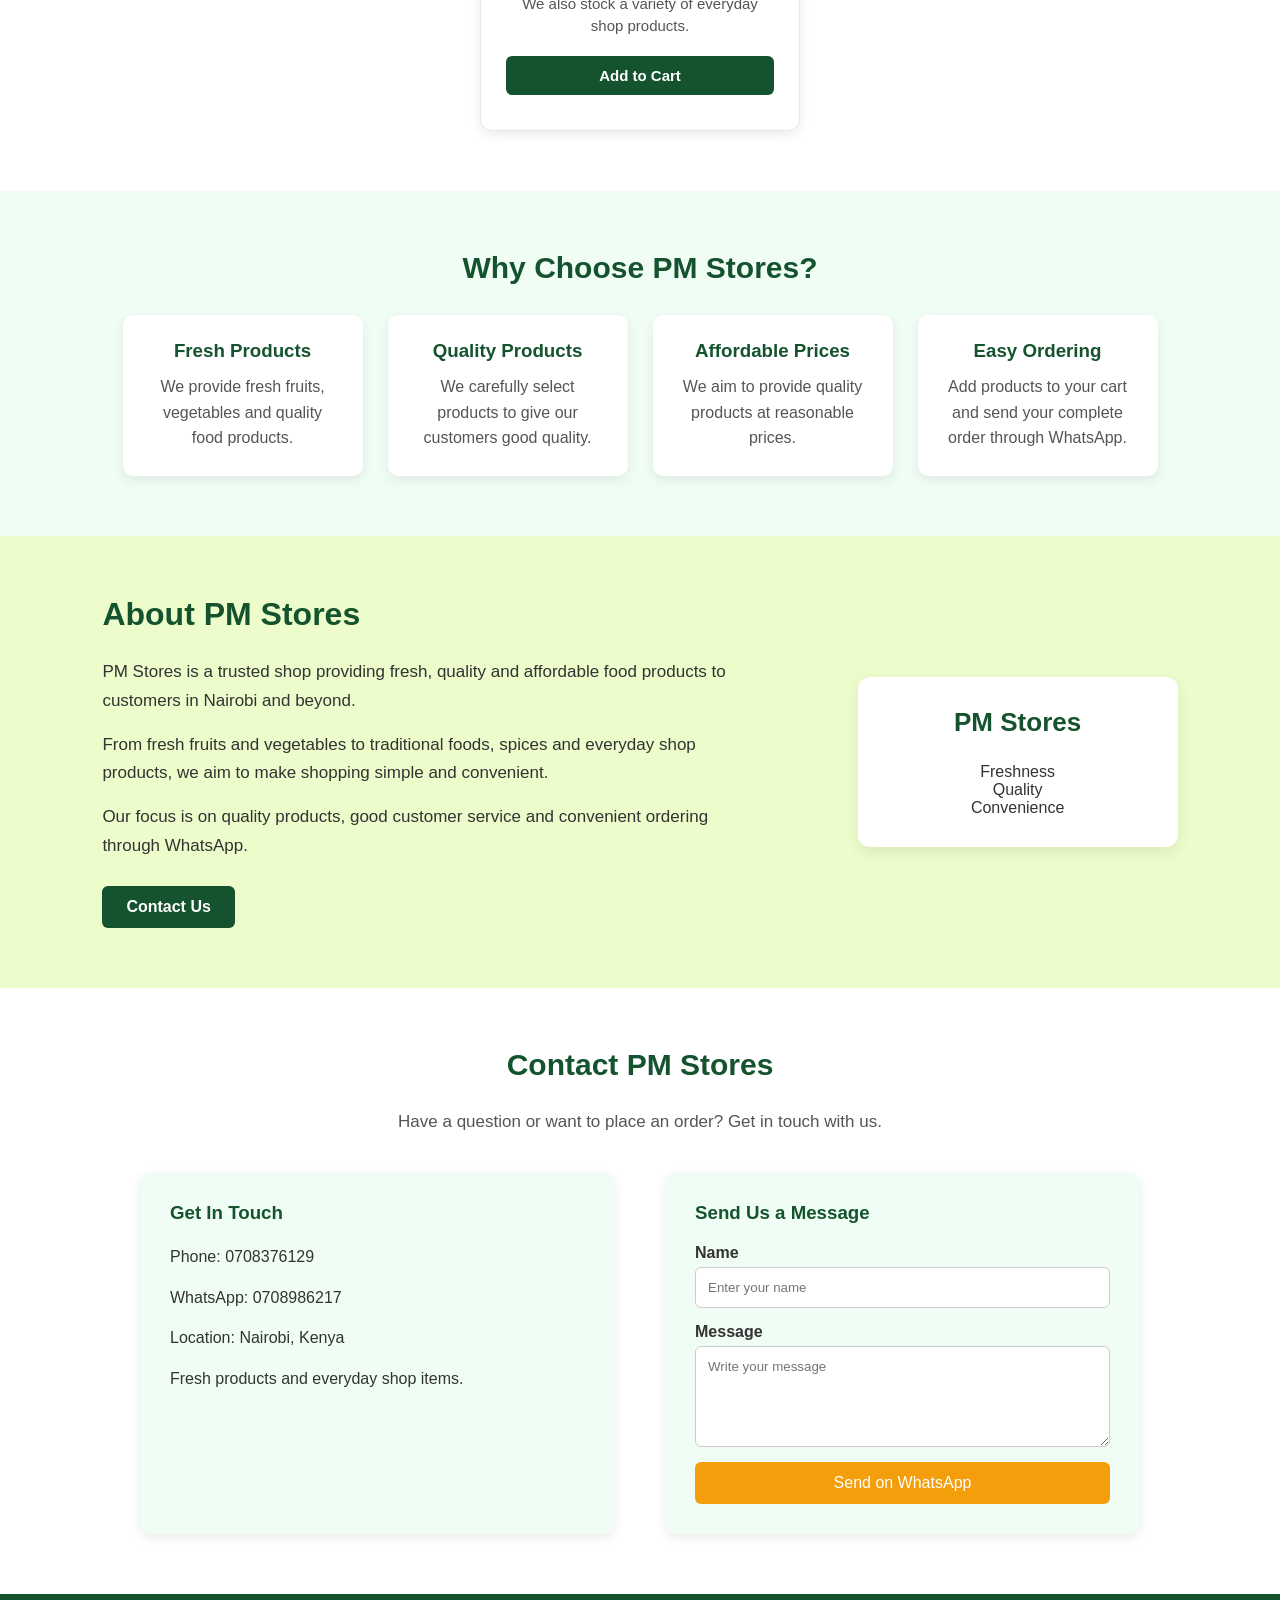
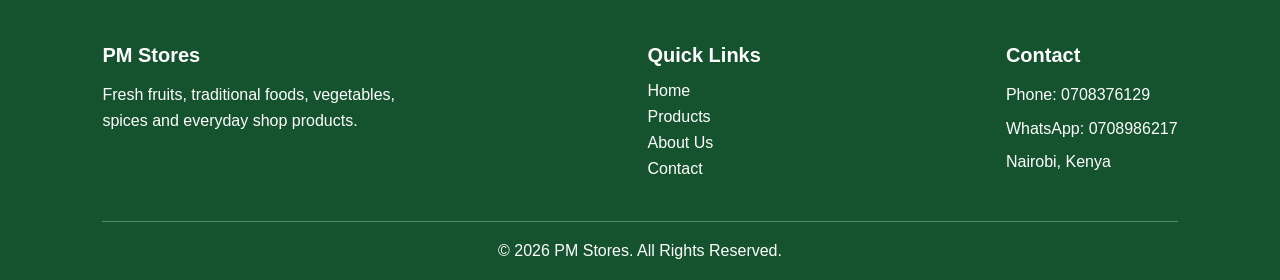
==== commit 49f35670: "Update PM Stores website" ====
--- a/index.html
+++ b/index.html
@@ -1,879 +1,2035 @@
-<!DOCTYPE html>
-<html lang="en">
-
-<head>
-    <meta charset="UTF-8">
-    <meta name="viewport" content="width=device-width, initial-scale=1.0">
-    <title>PM Stores</title>
-    <link rel="stylesheet" href="style.css">
-</head>
-
-<body>
-
-<header>
-    <h1>PM Stores</h1>
-
-    <nav>
-        <a href="#home">Home</a>
-        <a href="#products">Products</a>
-        <a href="#about">About Us</a>
-        <a href="#contact">Contact</a>
-
-        <a href="https://wa.me/254708986217?text=Hello%20PM%20Stores,%20I%20would%20like%20to%20make%20an%20inquiry."
-           class="header-whatsapp"
-           target="_blank">
-            WhatsApp
-        </a>
-    </nav>
-</header>
-
-<section id="home">
-    <div class="hero-content">
-        <div class="hero-text">
-            <h2>Freshness You Can Trust</h2>
-
-            <p>
-                Welcome to PM Stores — your trusted place for
-                fresh fruits, traditional foods, vegetables,
-                spices and everyday shop products.
-            </p>
-
-            <a href="#products" class="shop-button">Shop Now</a>
-        </div>
-
-        <div class="hero-icon"></div>
-    </div>
-</section>
-
-<div class="floating-cart" onclick="toggleCart()">
-    🛒
-    <span id="cartCount" class="cart-count">0</span>
-</div>
-
-<div id="cartPopup" class="cart-popup">
-
-    <div class="cart-header">
-        <h3>Your Cart</h3>
-        <button type="button" onclick="toggleCart()">×</button>
-    </div>
-
-    <div id="cartItems">
-        <p>Your cart is empty.</p>
-    </div>
-
-    <div class="cart-footer">
-        <strong>Items: <span id="cartTotal">0</span></strong>
-
-        <button type="button"
-                class="whatsapp-cart-button"
-                onclick="openCheckout()">
-            Proceed to Checkout
-        </button>
-    </div>
-
-</div>
-
-<div id="checkoutPopup" class="checkout-popup">
-
-    <div class="checkout-box">
-
-        <div class="checkout-header">
-            <h3>Checkout</h3>
-
-            <button type="button" onclick="closeCheckout()">×</button>
-        </div>
-
-        <div class="checkout-content">
-
-            <p>Enter your details before sending your order.</p>
-
-            <form onsubmit="submitCheckout(event)">
-
-                <label for="customerName">Full Name</label>
-                <input type="text"
-                       id="customerName"
-                       placeholder="Enter your full name"
-                       required>
-
-                <label for="customerPhone">Phone Number</label>
-                <input type="tel"
-                       id="customerPhone"
-                       placeholder="07XXXXXXXX"
-                       required>
-
-                <label for="deliveryLocation">Delivery Location</label>
-                <input type="text"
-                       id="deliveryLocation"
-                       placeholder="e.g. Utawala, Nairobi"
-                       required>
-
-                <label for="orderNotes">Additional Instructions</label>
-                <textarea id="orderNotes"
-                          rows="4"
-                          placeholder="Any additional information? (Optional)"></textarea>
-
-                <button type="submit" class="checkout-button">
-                    Send Order on WhatsApp
-                </button>
-
-            </form>
-        </div>
-    </div>
-</div>
-
-<section id="products">
-
-    <h2>Our Products</h2>
-
-    <p class="products-intro">
-        Explore our selection of fresh fruits, traditional foods,
-        vegetables, spices and other quality shop products.
-    </p>
-
-    <div class="product-search">
-        <input type="text"
-               id="productSearch"
-               placeholder="Search for a product..."
-               onkeyup="searchProducts()">
-    </div>
-
-    <p id="noResults" class="no-results">
-        No products found.
-    </p>
-
-    <h3 class="category-title">Fresh Fruits</h3>
-
-    <div class="product-container">
-
-        <div class="product-card">
-            <div class="product-icon"></div>
-            <h4>Apples</h4>
-            <p>Fresh and juicy apples.</p>
-
-            <strong class="price">
-                Price available on WhatsApp
-            </strong>
-
-            <button type="button"
-                    class="cart-button"
-                    onclick="addToCart('Apples')">
-                Add to Cart
-            </button>
-        </div>
-
-        <div class="product-card">
-            <div class="product-icon"></div>
-            <h4>Grapes</h4>
-            <p>Fresh and sweet grapes.</p>
-
-            <button type="button"
-                    class="cart-button"
-                    onclick="addToCart('Grapes')">
-                Add to Cart
-            </button>
-        </div>
-
-        <div class="product-card">
-            <div class="product-icon"></div>
-            <h4>Avocados</h4>
-            <p>Fresh quality avocados.</p>
-
-            <button type="button"
-                    class="cart-button"
-                    onclick="addToCart('Avocados')">
-                Add to Cart
-            </button>
-        </div>
-
-        <div class="product-card">
-            <div class="product-icon"></div>
-            <h4>Oranges</h4>
-            <p>Different types of fresh oranges.</p>
-
-            <button type="button"
-                    class="cart-button"
-                    onclick="addToCart('Oranges')">
-                Add to Cart
-            </button>
-        </div>
-
-        <div class="product-card">
-            <div class="product-icon"></div>
-            <h4>Bananas</h4>
-            <p>Fresh ripe bananas.</p>
-
-            <button type="button"
-                    class="cart-button"
-                    onclick="addToCart('Bananas')">
-                Add to Cart
-            </button>
-        </div>
-
-        <div class="product-card">
-            <div class="product-icon"></div>
-            <h4>Pineapples</h4>
-            <p>Fresh and sweet pineapples.</p>
-
-            <button type="button"
-                    class="cart-button"
-                    onclick="addToCart('Pineapples')">
-                Add to Cart
-            </button>
-        </div>
-
-    </div>
-
-    <h3 class="category-title">Traditional Foods</h3>
-
-    <div class="product-container">
-
-        <div class="product-card">
-            <div class="product-icon"></div>
-            <h4>Arrowroots (Nduma)</h4>
-            <p>Fresh local arrowroots.</p>
-
-            <button type="button"
-                    class="cart-button"
-                    onclick="addToCart('Arrowroots (Nduma)')">
-                Add to Cart
-            </button>
-        </div>
-
-        <div class="product-card">
-            <div class="product-icon"></div>
-            <h4>Sweet Potatoes (Ngwaci)</h4>
-            <p>Fresh sweet potatoes.</p>
-
-            <button type="button"
-                    class="cart-button"
-                    onclick="addToCart('Sweet Potatoes (Ngwaci)')">
-                Add to Cart
-            </button>
-        </div>
-
-        <div class="product-card">
-            <div class="product-icon"></div>
-            <h4>Irish Potatoes</h4>
-            <p>Fresh quality potatoes.</p>
-
-            <button type="button"
-                    class="cart-button"
-                    onclick="addToCart('Irish Potatoes')">
-                Add to Cart
-            </button>
-        </div>
-
-        <div class="product-card">
-            <div class="product-icon"></div>
-            <h4>Cassava</h4>
-            <p>Fresh local cassava.</p>
-
-            <button type="button"
-                    class="cart-button"
-                    onclick="addToCart('Cassava')">
-                Add to Cart
-            </button>
-        </div>
-
-        <div class="product-card">
-            <div class="product-icon"></div>
-            <h4>Yams</h4>
-            <p>Fresh quality yams.</p>
-
-            <button type="button"
-                    class="cart-button"
-                    onclick="addToCart('Yams')">
-                Add to Cart
-            </button>
-        </div>
-
-    </div>
-
-    <h3 class="category-title">Spices & Vegetables</h3>
-
-    <div class="product-container">
-
-        <div class="product-card">
-            <div class="product-icon"></div>
-            <h4>Hoho</h4>
-            <p>Fresh green peppers.</p>
-
-            <button type="button"
-                    class="cart-button"
-                    onclick="addToCart('Hoho')">
-                Add to Cart
-            </button>
-        </div>
-
-        <div class="product-card">
-            <div class="product-icon"></div>
-            <h4>Yellow Capsicum</h4>
-            <p>Fresh yellow capsicums.</p>
-
-            <button type="button"
-                    class="cart-button"
-                    onclick="addToCart('Yellow Capsicum')">
-                Add to Cart
-            </button>
-        </div>
-
-        <div class="product-card">
-            <div class="product-icon"></div>
-            <h4>Red Capsicum</h4>
-            <p>Fresh red capsicums.</p>
-
-            <button type="button"
-                    class="cart-button"
-                    onclick="addToCart('Red Capsicum')">
-                Add to Cart
-            </button>
-        </div>
-
-        <div class="product-card">
-            <div class="product-icon"></div>
-            <h4>Garlic</h4>
-            <p>Fresh garlic.</p>
-
-            <button type="button"
-                    class="cart-button"
-                    onclick="addToCart('Garlic')">
-                Add to Cart
-            </button>
-        </div>
-
-        <div class="product-card">
-            <div class="product-icon"></div>
-            <h4>Ginger</h4>
-            <p>Fresh ginger.</p>
-
-            <button type="button"
-                    class="cart-button"
-                    onclick="addToCart('Ginger')">
-                Add to Cart
-            </button>
-        </div>
-
-        <div class="product-card">
-            <div class="product-icon"></div>
-            <h4>Cucumber</h4>
-            <p>Fresh cucumbers.</p>
-
-            <button type="button"
-                    class="cart-button"
-                    onclick="addToCart('Cucumber')">
-                Add to Cart
-            </button>
-        </div>
-
-        <div class="product-card">
-            <div class="product-icon"></div>
-            <h4>Lemon</h4>
-            <p>Fresh lemons.</p>
-
-            <button type="button"
-                    class="cart-button"
-                    onclick="addToCart('Lemon')">
-                Add to Cart
-            </button>
-        </div>
-
-        <div class="product-card">
-            <div class="product-icon"></div>
-            <h4>Pilipili</h4>
-            <p>Fresh chillies.</p>
-
-            <button type="button"
-                    class="cart-button"
-                    onclick="addToCart('Pilipili')">
-                Add to Cart
-            </button>
-        </div>
-
-        <div class="product-card">
-            <div class="product-icon"></div>
-            <h4>Onions</h4>
-            <p>Fresh onions.</p>
-
-            <button type="button"
-                    class="cart-button"
-                    onclick="addToCart('Onions')">
-                Add to Cart
-            </button>
-        </div>
-
-        <div class="product-card">
-            <div class="product-icon"></div>
-            <h4>Tomatoes</h4>
-            <p>Fresh tomatoes.</p>
-
-            <button type="button"
-                    class="cart-button"
-                    onclick="addToCart('Tomatoes')">
-                Add to Cart
-            </button>
-        </div>
-
-    </div>
-
-    <h3 class="category-title">Other Shop Products</h3>
-
-    <div class="product-container">
-
-        <div class="product-card">
-            <div class="product-icon"></div>
-
-            <h4>Shop Products</h4>
-
-            <p>
-                We also stock a variety of everyday
-                shop products.
-            </p>
-
-            <button type="button"
-                    class="cart-button"
-                    onclick="addToCart('Shop Products')">
-                Add to Cart
-            </button>
-        </div>
-
-    </div>
-
-</section>
-
-<section id="why-us">
-
-    <h2>Why Choose PM Stores?</h2>
-
-    <div class="why-container">
-
-        <div class="why-card">
-            <h3>Fresh Products</h3>
-            <p>
-                We provide fresh fruits, vegetables
-                and quality food products.
-            </p>
-        </div>
-
-        <div class="why-card">
-            <h3>Quality Products</h3>
-            <p>
-                We carefully select products to give
-                our customers good quality.
-            </p>
-        </div>
-
-        <div class="why-card">
-            <h3>Affordable Prices</h3>
-            <p>
-                We aim to provide quality products
-                at reasonable prices.
-            </p>
-        </div>
-
-        <div class="why-card">
-            <h3>Easy Ordering</h3>
-            <p>
-                Add products to your cart and send
-                your complete order through WhatsApp.
-            </p>
-        </div>
-
-    </div>
-
-</section>
-
-<section id="about">
-
-    <div class="about-content">
-
-        <div class="about-text">
-
-            <h2>About PM Stores</h2>
-
-            <p>
-                PM Stores is a trusted shop providing fresh,
-                quality and affordable food products to customers
-                in Nairobi and beyond.
-            </p>
-
-            <p>
-                From fresh fruits and vegetables to traditional
-                foods, spices and everyday shop products, we aim
-                to make shopping simple and convenient.
-            </p>
-
-            <p>
-                Our focus is on quality products, good customer
-                service and convenient ordering through WhatsApp.
-            </p>
-
-            <a href="#contact" class="about-button">Contact Us</a>
-
-        </div>
-
-        <div class="about-box">
-
-            <h3>PM Stores</h3>
-            <p>Freshness</p>
-            <p>Quality</p>
-            <p>Convenience</p>
-
-        </div>
-
-    </div>
-
-</section>
-
-<section id="contact">
-
-    <h2>Contact PM Stores</h2>
-
-    <p class="contact-intro">
-        Have a question or want to place an order?
-        Get in touch with us.
-    </p>
-
-    <div class="contact-container">
-
-        <div class="contact-info">
-
-            <h3>Get In Touch</h3>
-
-            <p>Phone: 0708376129</p>
-            <p>WhatsApp: 0708986217</p>
-            <p>Location: Nairobi, Kenya</p>
-
-            <p>
-                Fresh products and everyday shop items.
-            </p>
-
-        </div>
-
-        <div class="contact-form">
-
-            <h3>Send Us a Message</h3>
-
-            <form onsubmit="sendToWhatsApp(event)">
-
-                <label for="name">Name</label>
-
-                <input type="text"
-                       id="name"
-                       placeholder="Enter your name"
-                       required>
-
-                <label for="message">Message</label>
-
-                <textarea id="message"
-                          rows="5"
-                          placeholder="Write your message"
-                          required></textarea>
-
-                <button type="submit">
-                    Send on WhatsApp
-                </button>
-
-            </form>
-
-        </div>
-
-    </div>
-
-</section>
-
-<footer>
-
-    <div class="footer-content">
-
-        <div class="footer-section">
-
-            <h3>PM Stores</h3>
-
-            <p>
-                Fresh fruits, traditional foods,
-                vegetables, spices and everyday shop products.
-            </p>
-
-        </div>
-
-        <div class="footer-section">
-
-            <h3>Quick Links</h3>
-
-            <a href="#home">Home</a>
-            <a href="#products">Products</a>
-            <a href="#about">About Us</a>
-            <a href="#contact">Contact</a>
-
-        </div>
-
-        <div class="footer-section">
-
-            <h3>Contact</h3>
-
-            <p>Phone: 0708376129</p>
-            <p>WhatsApp: 0708986217</p>
-            <p>Nairobi, Kenya</p>
-
-        </div>
-
-    </div>
-
-    <div class="footer-bottom">
-
-        <p>
-            &copy; 2026 PM Stores. All Rights Reserved.
-        </p>
-
-    </div>
-
-</footer>
-
-<script>
-
-/* CONTACT FORM */
-
-function sendToWhatsApp(event) {
-    event.preventDefault();
-
-    const name = document.getElementById("name").value.trim();
-    const message = document.getElementById("message").value.trim();
-    const phoneNumber = "254708986217";
-
-    const whatsappMessage =
-        "Hello PM Stores!\n\n" +
-        "Name: " + name + "\n" +
-        "Message: " + message;
-
-    const whatsappURL =
-        "https://wa.me/" + phoneNumber +
-        "?text=" + encodeURIComponent(whatsappMessage);
-
-    window.open(whatsappURL, "_blank");
-}
-
-
-/* SEARCH PRODUCTS */
-
-function searchProducts() {
-    const search = document.getElementById("productSearch").value.toLowerCase().trim();
-    const products = document.querySelectorAll(".product-card");
-    const noResults = document.getElementById("noResults");
-
-    let found = false;
-
-    products.forEach(function(product) {
-        const productName = product.querySelector("h4").textContent.toLowerCase();
-
-        if (productName.includes(search)) {
-            product.style.display = "block";
-            found = true;
-        } else {
-            product.style.display = "none";
-        }
-    });
-
-    if (found) {
-        noResults.style.display = "none";
-    } else {
-        noResults.style.display = "block";
-    }
-}
-
-
-/* SHOPPING CART */
-
-let cart = [];
-
-
-/* ADD PRODUCT TO CART */
-
-function addToCart(productName) {
-    const existingProduct = cart.find(function(item) {
-        return item.name === productName;
-    });
-
-    if (existingProduct) {
-        existingProduct.quantity++;
-    } else {
-        cart.push({
-            name: productName,
-            quantity: 1
-        });
-    }
-
-    updateCart();
-
-    const cartPopup = document.getElementById("cartPopup");
-    cartPopup.classList.add("active");
-}
-
-
-/* UPDATE CART */
-
-function updateCart() {
-    const cartItems = document.getElementById("cartItems");
-    const cartCount = document.getElementById("cartCount");
-    const cartTotal = document.getElementById("cartTotal");
-
-    cartItems.innerHTML = "";
-
-    let totalItems = 0;
-
-    if (cart.length === 0) {
-        cartItems.innerHTML = "<p>Your cart is empty.</p>";
-    }
-
-    cart.forEach(function(product, index) {
-        totalItems += product.quantity;
-
-        const item = document.createElement("div");
-        item.className = "cart-item";
-
-        item.innerHTML = `
-            <div class="cart-item-name">
-                ${product.name} × ${product.quantity}
-            </div>
-
-            <div class="quantity-controls">
-                <button type="button" onclick="changeQuantity(${index}, -1)">−</button>
-
-                <span>${product.quantity}</span>
-
-                <button type="button" onclick="changeQuantity(${index}, 1)">+</button>
-
-                <button type="button"
-                        class="remove-button"
-                        onclick="removeFromCart(${index})">
-                    Remove
-                </button>
-            </div>
-        `;
-
-        cartItems.appendChild(item);
-    });
-
-    cartCount.textContent = totalItems;
-    cartTotal.textContent = totalItems;
-}
-
-
-/* CHANGE QUANTITY */
-
-function changeQuantity(index, amount) {
-    if (!cart[index]) {
-        return;
-    }
-
-    cart[index].quantity += amount;
-
-    if (cart[index].quantity <= 0) {
-        cart.splice(index, 1);
-    }
-
-    updateCart();
-}
-
-
-/* REMOVE PRODUCT */
-
-function removeFromCart(index) {
-    if (!cart[index]) {
-        return;
-    }
-
-    cart.splice(index, 1);
-    updateCart();
-}
-
-
-/* OPEN / CLOSE CART */
-
-function toggleCart() {
-    const cartPopup = document.getElementById("cartPopup");
-    cartPopup.classList.toggle("active");
-}
-
-
-/* OPEN CHECKOUT */
-
-function openCheckout() {
-    if (cart.length === 0) {
-        alert("Your cart is empty.");
-        return;
-    }
-
-    const checkoutPopup = document.getElementById("checkoutPopup");
-    checkoutPopup.classList.add("active");
-}
-
-
-/* CLOSE CHECKOUT */
-
-function closeCheckout() {
-    const checkoutPopup = document.getElementById("checkoutPopup");
-    checkoutPopup.classList.remove("active");
-}
-
-
-/* SUBMIT CHECKOUT */
-
-function submitCheckout(event) {
-    event.preventDefault();
-
-    if (cart.length === 0) {
-        alert("Your cart is empty.");
-        return;
-    }
-
-    const customerName = document.getElementById("customerName").value.trim();
-    const customerPhone = document.getElementById("customerPhone").value.trim();
-    const deliveryLocation = document.getElementById("deliveryLocation").value.trim();
-    const orderNotes = document.getElementById("orderNotes").value.trim();
-
-    let whatsappMessage =
-        "Hello PM Stores! 👋\n\n" +
-        "I would like to place an order.\n\n" +
-        "CUSTOMER DETAILS\n" +
-        "Name: " + customerName + "\n" +
-        "Phone: " + customerPhone + "\n" +
-        "Delivery Location: " + deliveryLocation + "\n\n" +
-        "ORDER\n";
-
-    cart.forEach(function(product) {
-        whatsappMessage += "- " +
-            product.name +
-            " x" +
-            product.quantity +
-            "\n";
-    });
-
-    if (orderNotes !== "") {
-        whatsappMessage +=
-            "\nADDITIONAL INSTRUCTIONS\n" +
-            orderNotes +
-            "\n";
-    }
-
-    whatsappMessage +=
-        "\nPlease confirm the prices and availability.\n\n" +
-        "Thank you.";
-
-    const phoneNumber = "254708986217";
-
-    const whatsappURL =
-        "https://wa.me/" + phoneNumber +
-        "?text=" + encodeURIComponent(whatsappMessage);
-
-    window.open(whatsappURL, "_blank");
-}
-
-
-/* INITIALIZE CART */
-
-updateCart();
-
-</script>
-
-</body>
-</html>
+<!DOCTYPE html>
+<html lang="en">
+
+<head>
+    <meta charset="UTF-8">
+    <meta name="viewport" content="width=device-width, initial-scale=1.0">
+    <title>PM Stores</title>
+    <link rel="stylesheet" href="style.css">
+</head>
+
+<body>
+
+<header>
+    <h1>PM Stores</h1>
+
+    <nav>
+        <a href="#home">Home</a>
+        <a href="#products">Products</a>
+        <a href="#about">About Us</a>
+        <a href="#contact">Contact</a>
+
+        <a href="https://wa.me/254708986217?text=Hello%20PM%20Stores,%20I%20would%20like%20to%20make%20an%20inquiry."
+           class="header-whatsapp"
+           target="_blank">
+            WhatsApp
+        </a>
+    </nav>
+</header>
+
+
+<section id="home">
+
+    <div class="hero-content">
+
+        <div class="hero-text">
+
+            <h2>Freshness You Can Trust</h2>
+
+            <p>
+                Welcome to PM Stores — your trusted place for
+                fresh fruits, traditional foods, vegetables,
+                spices and everyday shop products.
+            </p>
+
+            <a href="#products" class="shop-button">
+                Shop Now
+            </a>
+
+        </div>
+
+        <div class="hero-icon"></div>
+
+    </div>
+
+</section>
+
+
+<!-- SHOPPING CART -->
+
+<div class="floating-cart" onclick="toggleCart()">
+    🛒
+    <span id="cartCount" class="cart-count">0</span>
+</div>
+
+
+<div id="cartPopup" class="cart-popup">
+
+    <div class="cart-header">
+
+        <h3>Your Cart</h3>
+
+        <button type="button" onclick="toggleCart()">
+            ×
+        </button>
+
+    </div>
+
+    <div id="cartItems">
+        <p>Your cart is empty.</p>
+    </div>
+
+    <div class="cart-footer">
+
+        <strong>
+            Items:
+            <span id="cartTotal">0</span>
+        </strong>
+
+        <button type="button"
+                class="whatsapp-cart-button"
+                onclick="openCheckout()">
+            Proceed to Checkout
+        </button>
+
+    </div>
+
+</div>
+
+
+<!-- CHECKOUT -->
+
+<div id="checkoutPopup" class="checkout-popup">
+
+    <div class="checkout-box">
+
+        <div class="checkout-header">
+
+            <h3>Checkout</h3>
+
+            <button type="button"
+                    onclick="closeCheckout()">
+                ×
+            </button>
+
+        </div>
+
+        <div class="checkout-content">
+
+            <p>
+                Enter your details before sending your order.
+            </p>
+
+            <form onsubmit="submitCheckout(event)">
+
+                <label for="customerName">
+                    Full Name
+                </label>
+
+                <input type="text"
+                       id="customerName"
+                       placeholder="Enter your full name"
+                       required>
+
+
+                <label for="customerPhone">
+                    Phone Number
+                </label>
+
+                <input type="tel"
+                       id="customerPhone"
+                       placeholder="07XXXXXXXX"
+                       required>
+
+
+                <label for="deliveryLocation">
+                    Delivery Location
+                </label>
+
+                <input type="text"
+                       id="deliveryLocation"
+                       placeholder="e.g. Utawala, Nairobi"
+                       required>
+
+
+                <label for="orderNotes">
+                    Additional Instructions
+                </label>
+
+                <textarea id="orderNotes"
+                          rows="4"
+                          placeholder="Any additional information? (Optional)"></textarea>
+
+
+                <button type="submit"
+                        class="checkout-button">
+                    Send Order on WhatsApp
+                </button>
+
+            </form>
+
+        </div>
+
+    </div>
+
+</div>
+
+
+<!-- PRODUCTS -->
+
+<section id="products">
+
+    <h2>Our Products</h2>
+
+    <p class="products-intro">
+        Explore our selection of fresh fruits, traditional foods,
+        vegetables, spices and other quality shop products.
+    </p>
+
+
+    <!-- SEARCH -->
+
+    <div class="product-search">
+
+        <input type="text"
+               id="productSearch"
+               placeholder="Search for a product..."
+               onkeyup="searchProducts()">
+
+    </div>
+
+    <p id="noResults" class="no-results">
+        No products found.
+    </p>
+
+
+    <!-- FRESH FRUITS -->
+
+    <h3 class="category-title">
+        Fresh Fruits
+    </h3>
+
+
+    <div class="product-container">
+
+
+        <!-- APPLES -->
+
+        <div class="product-card">
+
+            <div class="product-icon"></div>
+
+            <h4>Apples</h4>
+
+            <p>
+                Fresh and juicy apples.
+            </p>
+
+            <strong class="price">
+                Price available on WhatsApp
+            </strong>
+
+            <button type="button"
+                    class="choose-type-button"
+                    onclick="toggleOptions('applesOptions')">
+                Choose Type
+            </button>
+
+
+            <div id="applesOptions"
+                 class="product-options">
+
+
+                <div class="option-row">
+
+                    <span class="option-name">
+                        Green Apples
+                    </span>
+
+                    <div class="option-controls">
+
+                        <button type="button"
+                                onclick="changeOption('Green Apples', -1)">
+                            -
+                        </button>
+
+                        <span id="qty-Green-Apples">
+                            0
+                        </span>
+
+                        <button type="button"
+                                onclick="changeOption('Green Apples', 1)">
+                            +
+                        </button>
+
+                    </div>
+
+                </div>
+
+
+                <div class="option-row">
+
+                    <span class="option-name">
+                        Red Apples
+                    </span>
+
+                    <div class="option-controls">
+
+                        <button type="button"
+                                onclick="changeOption('Red Apples', -1)">
+                            -
+                        </button>
+
+                        <span id="qty-Red-Apples">
+                            0
+                        </span>
+
+                        <button type="button"
+                                onclick="changeOption('Red Apples', 1)">
+                            +
+                        </button>
+
+                    </div>
+
+                </div>
+
+
+                <button type="button"
+                        class="add-options-button"
+                        onclick="addSelectedOptions('Apples')">
+                    Add Selected
+                </button>
+
+            </div>
+
+        </div>
+
+
+        <!-- MANGOES -->
+
+        <div class="product-card">
+
+            <div class="product-icon"></div>
+
+            <h4>Mangoes</h4>
+
+            <p>
+                Fresh and sweet mangoes.
+            </p>
+
+            <strong class="price">
+                Price available on WhatsApp
+            </strong>
+
+            <button type="button"
+                    class="cart-button"
+                    onclick="addToCart('Mangoes')">
+                Add to Cart
+            </button>
+
+        </div>
+
+
+        <!-- GRAPES -->
+
+        <div class="product-card">
+
+            <div class="product-icon"></div>
+
+            <h4>Grapes</h4>
+
+            <p>
+                Fresh and sweet grapes.
+            </p>
+
+            <strong class="price">
+                Price available on WhatsApp
+            </strong>
+
+            <button type="button"
+                    class="choose-type-button"
+                    onclick="toggleOptions('grapesOptions')">
+                Choose Type
+            </button>
+
+
+            <div id="grapesOptions"
+                 class="product-options">
+
+
+                <div class="option-row">
+
+                    <span class="option-name">
+                        Green Grapes
+                    </span>
+
+                    <div class="option-controls">
+
+                        <button type="button"
+                                onclick="changeOption('Green Grapes', -1)">
+                            -
+                        </button>
+
+                        <span id="qty-Green-Grapes">
+                            0
+                        </span>
+
+                        <button type="button"
+                                onclick="changeOption('Green Grapes', 1)">
+                            +
+                        </button>
+
+                    </div>
+
+                </div>
+
+
+                <div class="option-row">
+
+                    <span class="option-name">
+                        Black Grapes
+                    </span>
+
+                    <div class="option-controls">
+
+                        <button type="button"
+                                onclick="changeOption('Black Grapes', -1)">
+                            -
+                        </button>
+
+                        <span id="qty-Black-Grapes">
+                            0
+                        </span>
+
+                        <button type="button"
+                                onclick="changeOption('Black Grapes', 1)">
+                            +
+                        </button>
+
+                    </div>
+
+                </div>
+
+
+                <button type="button"
+                        class="add-options-button"
+                        onclick="addSelectedOptions('Grapes')">
+                    Add Selected
+                </button>
+
+            </div>
+
+        </div>
+
+
+        <!-- AVOCADOS -->
+
+        <div class="product-card">
+
+            <div class="product-icon"></div>
+
+            <h4>Avocados</h4>
+
+            <p>
+                Fresh quality avocados.
+            </p>
+
+            <strong class="price">
+                Price available on WhatsApp
+            </strong>
+
+            <button type="button"
+                    class="choose-type-button"
+                    onclick="toggleOptions('avocadoOptions')">
+                Choose Type
+            </button>
+
+
+            <div id="avocadoOptions"
+                 class="product-options">
+
+
+                <div class="option-row">
+
+                    <span class="option-name">
+                        Hass Avocado
+                    </span>
+
+                    <div class="option-controls">
+
+                        <button type="button"
+                                onclick="changeOption('Hass Avocado', -1)">
+                            -
+                        </button>
+
+                        <span id="qty-Hass-Avocado">
+                            0
+                        </span>
+
+                        <button type="button"
+                                onclick="changeOption('Hass Avocado', 1)">
+                            +
+                        </button>
+
+                    </div>
+
+                </div>
+
+
+                <div class="option-row">
+
+                    <span class="option-name">
+                        Green Avocado
+                    </span>
+
+                    <div class="option-controls">
+
+                        <button type="button"
+                                onclick="changeOption('Green Avocado', -1)">
+                            -
+                        </button>
+
+                        <span id="qty-Green-Avocado">
+                            0
+                        </span>
+
+                        <button type="button"
+                                onclick="changeOption('Green Avocado', 1)">
+                            +
+                        </button>
+
+                    </div>
+
+                </div>
+
+
+                <div class="option-row">
+
+                    <span class="option-name">
+                        Kesi Avocado
+                    </span>
+
+                    <div class="option-controls">
+
+                        <button type="button"
+                                onclick="changeOption('Kesi Avocado', -1)">
+                            -
+                        </button>
+
+                        <span id="qty-Kesi-Avocado">
+                            0
+                        </span>
+
+                        <button type="button"
+                                onclick="changeOption('Kesi Avocado', 1)">
+                            +
+                        </button>
+
+                    </div>
+
+                </div>
+
+
+                <div class="option-row">
+
+                    <span class="option-name">
+                        Big Avocado
+                    </span>
+
+                    <div class="option-controls">
+
+                        <button type="button"
+                                onclick="changeOption('Big Avocado', -1)">
+                            -
+                        </button>
+
+                        <span id="qty-Big-Avocado">
+                            0
+                        </span>
+
+                        <button type="button"
+                                onclick="changeOption('Big Avocado', 1)">
+                            +
+                        </button>
+
+                    </div>
+
+                </div>
+
+
+                <button type="button"
+                        class="add-options-button"
+                        onclick="addSelectedOptions('Avocados')">
+                    Add Selected
+                </button>
+
+            </div>
+
+        </div>
+
+
+        <!-- ORANGES -->
+
+        <div class="product-card">
+
+            <div class="product-icon"></div>
+
+            <h4>Oranges</h4>
+
+            <p>
+                Different types of fresh oranges.
+            </p>
+
+            <strong class="price">
+                Price available on WhatsApp
+            </strong>
+
+            <button type="button"
+                    class="choose-type-button"
+                    onclick="toggleOptions('orangeOptions')">
+                Choose Type
+            </button>
+
+
+            <div id="orangeOptions"
+                 class="product-options">
+
+
+                <div class="option-row">
+
+                    <span class="option-name">
+                        Pexi Oranges
+                    </span>
+
+                    <div class="option-controls">
+
+                        <button type="button"
+                                onclick="changeOption('Pexi Oranges', -1)">
+                            -
+                        </button>
+
+                        <span id="qty-Pexi-Oranges">
+                            0
+                        </span>
+
+                        <button type="button"
+                                onclick="changeOption('Pexi Oranges', 1)">
+                            +
+                        </button>
+
+                    </div>
+
+                </div>
+
+
+                <div class="option-row">
+
+                    <span class="option-name">
+                        Imported Oranges
+                    </span>
+
+                    <div class="option-controls">
+
+                        <button type="button"
+                                onclick="changeOption('Imported Oranges', -1)">
+                            -
+                        </button>
+
+                        <span id="qty-Imported-Oranges">
+                            0
+                        </span>
+
+                        <button type="button"
+                                onclick="changeOption('Imported Oranges', 1)">
+                            +
+                        </button>
+
+                    </div>
+
+                </div>
+
+
+                <div class="option-row">
+
+                    <span class="option-name">
+                        Local Oranges
+                    </span>
+
+                    <div class="option-controls">
+
+                        <button type="button"
+                                onclick="changeOption('Local Oranges', -1)">
+                            -
+                        </button>
+
+                        <span id="qty-Local-Oranges">
+                            0
+                        </span>
+
+                        <button type="button"
+                                onclick="changeOption('Local Oranges', 1)">
+                            +
+                        </button>
+
+                    </div>
+
+                </div>
+
+
+                <div class="option-row">
+
+                    <span class="option-name">
+                        Seedless Oranges
+                    </span>
+
+                    <div class="option-controls">
+
+                        <button type="button"
+                                onclick="changeOption('Seedless Oranges', -1)">
+                            -
+                        </button>
+
+                        <span id="qty-Seedless-Oranges">
+                            0
+                        </span>
+
+                        <button type="button"
+                                onclick="changeOption('Seedless Oranges', 1)">
+                            +
+                        </button>
+
+                    </div>
+
+                </div>
+
+
+                <button type="button"
+                        class="add-options-button"
+                        onclick="addSelectedOptions('Oranges')">
+                    Add Selected
+                </button>
+
+            </div>
+
+        </div>
+
+
+        <!-- BANANAS -->
+
+        <div class="product-card">
+
+            <div class="product-icon"></div>
+
+            <h4>Bananas</h4>
+
+            <p>
+                Fresh ripe bananas.
+            </p>
+
+            <strong class="price">
+                Price available on WhatsApp
+            </strong>
+
+            <button type="button"
+                    class="cart-button"
+                    onclick="addToCart('Bananas')">
+                Add to Cart
+            </button>
+
+        </div>
+
+
+        <!-- PINEAPPLES -->
+
+        <div class="product-card">
+
+            <div class="product-icon"></div>
+
+            <h4>Pineapples</h4>
+
+            <p>
+                Fresh and sweet pineapples.
+            </p>
+
+            <strong class="price">
+                Price available on WhatsApp
+            </strong>
+
+            <button type="button"
+                    class="choose-type-button"
+                    onclick="toggleOptions('pineappleOptions')">
+                Choose Type
+            </button>
+
+
+            <div id="pineappleOptions"
+                 class="product-options">
+
+
+                <div class="option-row">
+
+                    <span class="option-name">
+                        Ugandan Pineapple
+                    </span>
+
+                    <div class="option-controls">
+
+                        <button type="button"
+                                onclick="changeOption('Ugandan Pineapple', -1)">
+                            -
+                        </button>
+
+                        <span id="qty-Ugandan-Pineapple">
+                            0
+                        </span>
+
+                        <button type="button"
+                                onclick="changeOption('Ugandan Pineapple', 1)">
+                            +
+                        </button>
+
+                    </div>
+
+                </div>
+
+
+                <div class="option-row">
+
+                    <span class="option-name">
+                        Kenyan Pineapple
+                    </span>
+
+                    <div class="option-controls">
+
+                        <button type="button"
+                                onclick="changeOption('Kenyan Pineapple', -1)">
+                            -
+                        </button>
+
+                        <span id="qty-Kenyan-Pineapple">
+                            0
+                        </span>
+
+                        <button type="button"
+                                onclick="changeOption('Kenyan Pineapple', 1)">
+                            +
+                        </button>
+
+                    </div>
+
+                </div>
+
+
+                <button type="button"
+                        class="add-options-button"
+                        onclick="addSelectedOptions('Pineapples')">
+                    Add Selected
+                </button>
+
+            </div>
+
+        </div>
+
+    </div>
+
+
+    <!-- TRADITIONAL FOODS -->
+
+    <h3 class="category-title">
+        Traditional Foods
+    </h3>
+
+
+    <div class="product-container">
+
+
+        <div class="product-card">
+
+            <div class="product-icon"></div>
+
+            <h4>Arrowroots (Nduma)</h4>
+
+            <p>
+                Fresh local arrowroots.
+            </p>
+
+            <button type="button"
+                    class="cart-button"
+                    onclick="addToCart('Arrowroots (Nduma)')">
+                Add to Cart
+            </button>
+
+        </div>
+
+
+        <div class="product-card">
+
+            <div class="product-icon"></div>
+
+            <h4>Sweet Potatoes (Ngwaci)</h4>
+
+            <p>
+                Fresh sweet potatoes.
+            </p>
+
+            <button type="button"
+                    class="cart-button"
+                    onclick="addToCart('Sweet Potatoes (Ngwaci)')">
+                Add to Cart
+            </button>
+
+        </div>
+
+
+        <div class="product-card">
+
+            <div class="product-icon"></div>
+
+            <h4>Irish Potatoes</h4>
+
+            <p>
+                Fresh quality potatoes.
+            </p>
+
+            <button type="button"
+                    class="cart-button"
+                    onclick="addToCart('Irish Potatoes')">
+                Add to Cart
+            </button>
+
+        </div>
+
+
+        <div class="product-card">
+
+            <div class="product-icon"></div>
+
+            <h4>Cassava</h4>
+
+            <p>
+                Fresh local cassava.
+            </p>
+
+            <button type="button"
+                    class="cart-button"
+                    onclick="addToCart('Cassava')">
+                Add to Cart
+            </button>
+
+        </div>
+
+
+        <div class="product-card">
+
+            <div class="product-icon"></div>
+
+            <h4>Yams</h4>
+
+            <p>
+                Fresh quality yams.
+            </p>
+
+            <button type="button"
+                    class="cart-button"
+                    onclick="addToCart('Yams')">
+                Add to Cart
+            </button>
+
+        </div>
+
+    </div>
+
+
+    <!-- VEGETABLES -->
+
+    <h3 class="category-title">
+        Vegetables
+    </h3>
+
+
+    <div class="product-container">
+
+
+        <!-- CAPSICUMS -->
+
+        <div class="product-card">
+
+            <div class="product-icon"></div>
+
+            <h4>Capsicums</h4>
+
+            <p>
+                Fresh green, red and yellow capsicums.
+            </p>
+
+            <strong class="price">
+                Price available on WhatsApp
+            </strong>
+
+            <button type="button"
+                    class="choose-type-button"
+                    onclick="toggleOptions('capsicumOptions')">
+                Choose Type
+            </button>
+
+
+            <div id="capsicumOptions"
+                 class="product-options">
+
+
+                <div class="option-row">
+
+                    <span class="option-name">
+                        Green Capsicum
+                    </span>
+
+                    <div class="option-controls">
+
+                        <button type="button"
+                                onclick="changeOption('Green Capsicum', -1)">
+                            -
+                        </button>
+
+                        <span id="qty-Green-Capsicum">
+                            0
+                        </span>
+
+                        <button type="button"
+                                onclick="changeOption('Green Capsicum', 1)">
+                            +
+                        </button>
+
+                    </div>
+
+                </div>
+
+
+                <div class="option-row">
+
+                    <span class="option-name">
+                        Red Capsicum
+                    </span>
+
+                    <div class="option-controls">
+
+                        <button type="button"
+                                onclick="changeOption('Red Capsicum', -1)">
+                            -
+                        </button>
+
+                        <span id="qty-Red-Capsicum">
+                            0
+                        </span>
+
+                        <button type="button"
+                                onclick="changeOption('Red Capsicum', 1)">
+                            +
+                        </button>
+
+                    </div>
+
+                </div>
+
+
+                <div class="option-row">
+
+                    <span class="option-name">
+                        Yellow Capsicum
+                    </span>
+
+                    <div class="option-controls">
+
+                        <button type="button"
+                                onclick="changeOption('Yellow Capsicum', -1)">
+                            -
+                        </button>
+
+                        <span id="qty-Yellow-Capsicum">
+                            0
+                        </span>
+
+                        <button type="button"
+                                onclick="changeOption('Yellow Capsicum', 1)">
+                            +
+                        </button>
+
+                    </div>
+
+                </div>
+
+
+                <button type="button"
+                        class="add-options-button"
+                        onclick="addSelectedOptions('Capsicums')">
+                    Add Selected
+                </button>
+
+            </div>
+
+        </div>
+
+
+        <!-- TOMATOES -->
+
+        <div class="product-card">
+
+            <div class="product-icon"></div>
+
+            <h4>Tomatoes</h4>
+
+            <p>
+                Fresh tomatoes.
+            </p>
+
+            <button type="button"
+                    class="cart-button"
+                    onclick="addToCart('Tomatoes')">
+                Add to Cart
+            </button>
+
+        </div>
+
+
+        <!-- ONIONS -->
+
+        <div class="product-card">
+
+            <div class="product-icon"></div>
+
+            <h4>Onions</h4>
+
+            <p>
+                Fresh onions.
+            </p>
+
+            <button type="button"
+                    class="cart-button"
+                    onclick="addToCart('Onions')">
+                Add to Cart
+            </button>
+
+        </div>
+
+
+        <!-- CUCUMBER -->
+
+        <div class="product-card">
+
+            <div class="product-icon"></div>
+
+            <h4>Cucumber</h4>
+
+            <p>
+                Fresh cucumbers.
+            </p>
+
+            <button type="button"
+                    class="cart-button"
+                    onclick="addToCart('Cucumber')">
+                Add to Cart
+            </button>
+
+        </div>
+
+
+        <!-- GARLIC -->
+
+        <div class="product-card">
+
+            <div class="product-icon"></div>
+
+            <h4>Garlic</h4>
+
+            <p>
+                Fresh garlic.
+            </p>
+
+            <button type="button"
+                    class="cart-button"
+                    onclick="addToCart('Garlic')">
+                Add to Cart
+            </button>
+
+        </div>
+
+
+        <!-- GINGER -->
+
+        <div class="product-card">
+
+            <div class="product-icon"></div>
+
+            <h4>Ginger</h4>
+
+            <p>
+                Fresh ginger.
+            </p>
+
+            <button type="button"
+                    class="cart-button"
+                    onclick="addToCart('Ginger')">
+                Add to Cart
+            </button>
+
+        </div>
+
+    </div>
+
+
+    <!-- SPICES -->
+
+    <h3 class="category-title">
+        Spices
+    </h3>
+
+
+    <div class="product-container">
+
+
+        <div class="product-card">
+
+            <div class="product-icon"></div>
+
+            <h4>Pilipili</h4>
+
+            <p>
+                Fresh chillies.
+            </p>
+
+            <button type="button"
+                    class="cart-button"
+                    onclick="addToCart('Pilipili')">
+                Add to Cart
+            </button>
+
+        </div>
+
+
+        <div class="product-card">
+
+            <div class="product-icon"></div>
+
+            <h4>Lemon</h4>
+
+            <p>
+                Fresh lemons.
+            </p>
+
+            <button type="button"
+                    class="cart-button"
+                    onclick="addToCart('Lemon')">
+                Add to Cart
+            </button>
+
+        </div>
+
+    </div>
+
+
+    <!-- OTHER SHOP PRODUCTS -->
+
+    <h3 class="category-title">
+        Other Shop Products
+    </h3>
+
+
+    <div class="product-container">
+
+        <div class="product-card">
+
+            <div class="product-icon"></div>
+
+            <h4>Shop Products</h4>
+
+            <p>
+                We also stock a variety of everyday
+                shop products.
+            </p>
+
+            <button type="button"
+                    class="cart-button"
+                    onclick="addToCart('Shop Products')">
+                Add to Cart
+            </button>
+
+        </div>
+
+    </div>
+
+</section>
+
+
+<!-- WHY CHOOSE US -->
+
+<section id="why-us">
+
+    <h2>Why Choose PM Stores?</h2>
+
+    <div class="why-container">
+
+        <div class="why-card">
+
+            <h3>Fresh Products</h3>
+
+            <p>
+                We provide fresh fruits, vegetables
+                and quality food products.
+            </p>
+
+        </div>
+
+
+        <div class="why-card">
+
+            <h3>Quality Products</h3>
+
+            <p>
+                We carefully select products to give
+                our customers good quality.
+            </p>
+
+        </div>
+
+
+        <div class="why-card">
+
+            <h3>Affordable Prices</h3>
+
+            <p>
+                We aim to provide quality products
+                at reasonable prices.
+            </p>
+
+        </div>
+
+
+        <div class="why-card">
+
+            <h3>Easy Ordering</h3>
+
+            <p>
+                Add products to your cart and send
+                your complete order through WhatsApp.
+            </p>
+
+        </div>
+
+    </div>
+
+</section>
+
+
+<!-- ABOUT -->
+
+<section id="about">
+
+    <div class="about-content">
+
+        <div class="about-text">
+
+            <h2>About PM Stores</h2>
+
+            <p>
+                PM Stores is a trusted shop providing fresh,
+                quality and affordable food products to customers
+                in Nairobi and beyond.
+            </p>
+
+            <p>
+                From fresh fruits and vegetables to traditional
+                foods, spices and everyday shop products, we aim
+                to make shopping simple and convenient.
+            </p>
+
+            <p>
+                Our focus is on quality products, good customer
+                service and convenient ordering through WhatsApp.
+            </p>
+
+            <a href="#contact"
+               class="about-button">
+                Contact Us
+            </a>
+
+        </div>
+
+
+        <div class="about-box">
+
+            <h3>PM Stores</h3>
+
+            <p>Freshness</p>
+            <p>Quality</p>
+            <p>Convenience</p>
+
+        </div>
+
+    </div>
+
+</section>
+
+
+<!-- CONTACT -->
+
+<section id="contact">
+
+    <h2>Contact PM Stores</h2>
+
+    <p class="contact-intro">
+        Have a question or want to place an order?
+        Get in touch with us.
+    </p>
+
+
+    <div class="contact-container">
+
+
+        <div class="contact-info">
+
+            <h3>Get In Touch</h3>
+
+            <p>Phone: 0708376129</p>
+            <p>WhatsApp: 0708986217</p>
+            <p>Location: Nairobi, Kenya</p>
+
+            <p>
+                Fresh products and everyday shop items.
+            </p>
+
+        </div>
+
+
+        <div class="contact-form">
+
+            <h3>Send Us a Message</h3>
+
+            <form onsubmit="sendToWhatsApp(event)">
+
+                <label for="name">
+                    Name
+                </label>
+
+                <input type="text"
+                       id="name"
+                       placeholder="Enter your name"
+                       required>
+
+
+                <label for="message">
+                    Message
+                </label>
+
+                <textarea id="message"
+                          rows="5"
+                          placeholder="Write your message"
+                          required></textarea>
+
+
+                <button type="submit">
+                    Send on WhatsApp
+                </button>
+
+            </form>
+
+        </div>
+
+    </div>
+
+</section>
+
+
+<!-- FOOTER -->
+
+<footer>
+
+    <div class="footer-content">
+
+
+        <div class="footer-section">
+
+            <h3>PM Stores</h3>
+
+            <p>
+                Fresh fruits, traditional foods,
+                vegetables, spices and everyday shop products.
+            </p>
+
+        </div>
+
+
+        <div class="footer-section">
+
+            <h3>Quick Links</h3>
+
+            <a href="#home">Home</a>
+            <a href="#products">Products</a>
+            <a href="#about">About Us</a>
+            <a href="#contact">Contact</a>
+
+        </div>
+
+
+        <div class="footer-section">
+
+            <h3>Contact</h3>
+
+            <p>Phone: 0708376129</p>
+            <p>WhatsApp: 0708986217</p>
+            <p>Nairobi, Kenya</p>
+
+        </div>
+
+    </div>
+
+
+    <div class="footer-bottom">
+
+        <p>
+            &copy; 2026 PM Stores. All Rights Reserved.
+        </p>
+
+    </div>
+
+</footer>
+
+
+<script>
+
+/* CONTACT FORM */
+
+function sendToWhatsApp(event) {
+
+    event.preventDefault();
+
+    const name =
+        document.getElementById("name").value.trim();
+
+    const message =
+        document.getElementById("message").value.trim();
+
+    const phoneNumber =
+        "254708986217";
+
+    const whatsappMessage =
+        "Hello PM Stores!\n\n" +
+        "Name: " + name + "\n" +
+        "Message: " + message;
+
+    const whatsappURL =
+        "https://wa.me/" +
+        phoneNumber +
+        "?text=" +
+        encodeURIComponent(whatsappMessage);
+
+    window.open(whatsappURL, "_blank");
+}
+
+
+/* SEARCH PRODUCTS */
+
+function searchProducts() {
+
+    const search =
+        document.getElementById("productSearch")
+        .value
+        .toLowerCase()
+        .trim();
+
+    const products =
+        document.querySelectorAll(".product-card");
+
+    const noResults =
+        document.getElementById("noResults");
+
+    let found = false;
+
+    products.forEach(function(product) {
+
+        const productName =
+            product.querySelector("h4")
+            .textContent
+            .toLowerCase();
+
+        if (productName.includes(search)) {
+
+            product.style.display = "";
+            found = true;
+
+        } else {
+
+            product.style.display = "none";
+
+        }
+
+    });
+
+    noResults.style.display =
+        found ? "none" : "block";
+}
+
+
+/* SHOPPING CART */
+
+let cart = [];
+
+
+/* ADD NORMAL PRODUCT */
+
+function addToCart(productName) {
+
+    const existingProduct =
+        cart.find(function(item) {
+            return item.name === productName;
+        });
+
+    if (existingProduct) {
+
+        existingProduct.quantity++;
+
+    } else {
+
+        cart.push({
+            name: productName,
+            quantity: 1
+        });
+
+    }
+
+    updateCart();
+
+    document
+        .getElementById("cartPopup")
+        .classList.add("active");
+}
+
+
+/* OPTION QUANTITIES */
+
+let optionQuantities = {};
+
+
+/* SHOW / HIDE OPTIONS */
+
+function toggleOptions(optionId) {
+
+    const options =
+        document.getElementById(optionId);
+
+    options.classList.toggle("show");
+}
+
+
+/* CHANGE OPTION QUANTITY */
+
+function changeOption(optionName, amount) {
+
+    if (!optionQuantities[optionName]) {
+        optionQuantities[optionName] = 0;
+    }
+
+    optionQuantities[optionName] += amount;
+
+    if (optionQuantities[optionName] < 0) {
+        optionQuantities[optionName] = 0;
+    }
+
+    const elementId =
+        "qty-" +
+        optionName.replaceAll(" ", "-");
+
+    document.getElementById(elementId)
+        .textContent =
+        optionQuantities[optionName];
+}
+
+
+/* ADD SELECTED OPTIONS */
+
+function addSelectedOptions(categoryName) {
+
+    let added = false;
+
+    const categoryOptions = {
+
+        "Apples": [
+            "Green Apples",
+            "Red Apples"
+        ],
+
+        "Grapes": [
+            "Green Grapes",
+            "Black Grapes"
+        ],
+
+        "Avocados": [
+            "Hass Avocado",
+            "Green Avocado",
+            "Kesi Avocado",
+            "Big Avocado"
+        ],
+
+        "Oranges": [
+            "Pexi Oranges",
+            "Imported Oranges",
+            "Local Oranges",
+            "Seedless Oranges"
+        ],
+
+        "Pineapples": [
+            "Ugandan Pineapple",
+            "Kenyan Pineapple"
+        ],
+
+        "Capsicums": [
+            "Green Capsicum",
+            "Red Capsicum",
+            "Yellow Capsicum"
+        ]
+
+    };
+
+
+    const options =
+        categoryOptions[categoryName] || [];
+
+
+    options.forEach(function(optionName) {
+
+        const quantity =
+            optionQuantities[optionName] || 0;
+
+        if (quantity > 0) {
+
+            const existingProduct =
+                cart.find(function(item) {
+                    return item.name === optionName;
+                });
+
+
+            if (existingProduct) {
+
+                existingProduct.quantity += quantity;
+
+            } else {
+
+                cart.push({
+                    name: optionName,
+                    quantity: quantity
+                });
+
+            }
+
+
+            optionQuantities[optionName] = 0;
+
+
+            const elementId =
+                "qty-" +
+                optionName.replaceAll(" ", "-");
+
+
+            document.getElementById(elementId)
+                .textContent = "0";
+
+
+            added = true;
+
+        }
+
+    });
+
+
+    if (!added) {
+
+        alert("Please choose at least one option.");
+
+        return;
+
+    }
+
+
+    updateCart();
+
+    document
+        .getElementById("cartPopup")
+        .classList.add("active");
+}
+
+
+/* UPDATE CART */
+
+function updateCart() {
+
+    const cartItems =
+        document.getElementById("cartItems");
+
+    const cartCount =
+        document.getElementById("cartCount");
+
+    const cartTotal =
+        document.getElementById("cartTotal");
+
+
+    cartItems.innerHTML = "";
+
+    let totalItems = 0;
+
+
+    if (cart.length === 0) {
+
+        cartItems.innerHTML =
+            "<p>Your cart is empty.</p>";
+
+    }
+
+
+    cart.forEach(function(product, index) {
+
+        totalItems += product.quantity;
+
+
+        const item =
+            document.createElement("div");
+
+        item.className = "cart-item";
+
+
+        item.innerHTML = `
+
+            <div class="cart-item-name">
+                ${product.name} x ${product.quantity}
+            </div>
+
+            <div class="quantity-controls">
+
+                <button type="button"
+                        onclick="changeQuantity(${index}, -1)">
+                    -
+                </button>
+
+                <span>
+                    ${product.quantity}
+                </span>
+
+                <button type="button"
+                        onclick="changeQuantity(${index}, 1)">
+                    +
+                </button>
+
+                <button type="button"
+                        class="remove-button"
+                        onclick="removeFromCart(${index})">
+                    Remove
+                </button>
+
+            </div>
+
+        `;
+
+
+        cartItems.appendChild(item);
+
+    });
+
+
+    cartCount.textContent =
+        totalItems;
+
+    cartTotal.textContent =
+        totalItems;
+}
+
+
+/* CHANGE CART QUANTITY */
+
+function changeQuantity(index, amount) {
+
+    if (!cart[index]) {
+        return;
+    }
+
+
+    cart[index].quantity += amount;
+
+
+    if (cart[index].quantity <= 0) {
+
+        cart.splice(index, 1);
+
+    }
+
+
+    updateCart();
+}
+
+
+/* REMOVE FROM CART */
+
+function removeFromCart(index) {
+
+    if (!cart[index]) {
+        return;
+    }
+
+
+    cart.splice(index, 1);
+
+    updateCart();
+}
+
+
+/* OPEN / CLOSE CART */
+
+function toggleCart() {
+
+    const cartPopup =
+        document.getElementById("cartPopup");
+
+    cartPopup.classList.toggle("active");
+}
+
+
+/* OPEN CHECKOUT */
+
+function openCheckout() {
+
+    if (cart.length === 0) {
+
+        alert("Your cart is empty.");
+
+        return;
+
+    }
+
+
+    document
+        .getElementById("checkoutPopup")
+        .classList.add("active");
+}
+
+
+/* CLOSE CHECKOUT */
+
+function closeCheckout() {
+
+    document
+        .getElementById("checkoutPopup")
+        .classList.remove("active");
+}
+
+
+/* SUBMIT CHECKOUT */
+
+function submitCheckout(event) {
+
+    event.preventDefault();
+
+
+    if (cart.length === 0) {
+
+        alert("Your cart is empty.");
+
+        return;
+
+    }
+
+
+    const customerName =
+        document.getElementById("customerName")
+        .value
+        .trim();
+
+
+    const customerPhone =
+        document.getElementById("customerPhone")
+        .value
+        .trim();
+
+
+    const deliveryLocation =
+        document.getElementById("deliveryLocation")
+        .value
+        .trim();
+
+
+    const orderNotes =
+        document.getElementById("orderNotes")
+        .value
+        .trim();
+
+
+    let whatsappMessage =
+        "Hello PM Stores!\n\n" +
+        "I would like to place an order.\n\n" +
+        "CUSTOMER DETAILS\n" +
+        "Name: " + customerName + "\n" +
+        "Phone: " + customerPhone + "\n" +
+        "Delivery Location: " +
+        deliveryLocation +
+        "\n\n" +
+        "ORDER\n";
+
+
+    cart.forEach(function(product) {
+
+        whatsappMessage +=
+            "- " +
+            product.name +
+            " x" +
+            product.quantity +
+            "\n";
+
+    });
+
+
+    if (orderNotes !== "") {
+
+        whatsappMessage +=
+            "\nADDITIONAL INSTRUCTIONS\n" +
+            orderNotes +
+            "\n";
+
+    }
+
+
+    whatsappMessage +=
+        "\nPlease confirm the prices and availability.\n\n" +
+        "Thank you.";
+
+
+    const phoneNumber =
+        "254708986217";
+
+
+    const whatsappURL =
+        "https://wa.me/" +
+        phoneNumber +
+        "?text=" +
+        encodeURIComponent(whatsappMessage);
+
+
+    window.open(
+        whatsappURL,
+        "_blank"
+    );
+}
+
+
+/* SEARCH EVENT */
+
+document
+    .getElementById("productSearch")
+    .addEventListener(
+        "input",
+        searchProducts
+    );
+
+
+/* INITIALIZE CART */
+
+updateCart();
+
+</script>
+
+</body>
+</html>
--- a/style.css
+++ b/style.css
@@ -1,1078 +1,1305 @@
-/* RESET */
-
-* {
-    margin: 0;
-    padding: 0;
-    box-sizing: border-box;
-}
-
-
-/* BODY */
-
-body {
-    font-family: Arial, sans-serif;
-    background-color: #f5f5f5;
-    color: #333;
-}
-
-
-/* HEADER */
-
-header {
-    background-color: #14532d;
-    color: white;
-    padding: 20px 8%;
-    display: flex;
-    justify-content: space-between;
-    align-items: center;
-}
-
-header h1 {
-    font-size: 30px;
-}
-
-nav a {
-    color: white;
-    text-decoration: none;
-    margin-left: 20px;
-    font-weight: bold;
-}
-
-nav a:hover {
-    color: #f59e0b;
-}
-
-
-/* HEADER WHATSAPP */
-
-.header-whatsapp {
-    background-color: #25D366;
-    color: white !important;
-    padding: 9px 15px;
-    border-radius: 6px;
-    transition: 0.3s ease;
-}
-
-.header-whatsapp:hover {
-    background-color: #128C7E;
-}
-
-
-/* HOME */
-
-#home {
-    padding: 100px 20px;
-    background-color: #dcfce7;
-}
-
-.hero-content {
-    max-width: 1100px;
-    margin: auto;
-    display: flex;
-    justify-content: space-between;
-    align-items: center;
-    gap: 40px;
-}
-
-.hero-text {
-    max-width: 650px;
-    text-align: left;
-}
-
-.hero-text h2 {
-    font-size: 48px;
-    color: #14532d;
-    margin-bottom: 20px;
-}
-
-.hero-text p {
-    font-size: 19px;
-    line-height: 1.7;
-    margin-bottom: 30px;
-}
-
-
-/* SHOP BUTTON */
-
-.shop-button {
-    display: inline-block;
-    background-color: #f59e0b;
-    color: white;
-    text-decoration: none;
-    padding: 12px 25px;
-    border-radius: 5px;
-    font-size: 16px;
-    font-weight: bold;
-    transition: 0.3s ease;
-}
-
-.shop-button:hover {
-    background-color: #d97706;
-    transform: translateY(-2px);
-}
-
-
-/* GENERAL SECTIONS */
-
-section {
-    padding: 60px 8%;
-}
-
-section h2 {
-    color: #14532d;
-    font-size: 30px;
-    margin-bottom: 30px;
-    text-align: center;
-}
-
-
-/* PRODUCTS */
-
-#products {
-    background-color: white;
-}
-
-.products-intro {
-    max-width: 700px;
-    margin: -10px auto 40px;
-    color: #555;
-    font-size: 17px;
-    line-height: 1.6;
-    text-align: center;
-}
-
-
-/* PRODUCT CATEGORIES */
-
-.category-title {
-    color: #14532d;
-    font-size: 28px;
-    margin-top: 60px;
-    margin-bottom: 25px;
-    text-align: left;
-    border-left: 5px solid #f59e0b;
-    padding-left: 15px;
-}
-
-
-/* PRODUCT CONTAINER */
-
-.product-container {
-    display: flex;
-    justify-content: center;
-    align-items: stretch;
-    gap: 25px;
-    flex-wrap: wrap;
-    max-width: 1100px;
-    margin: 0 auto;
-}
-
-
-/* PRODUCT CARD */
-
-.product-card {
-    position: relative;
-    overflow: hidden;
-    background-color: white;
-    width: 320px;
-    min-height: 190px;
-    padding: 25px;
-    border-radius: 12px;
-    border: 1px solid #e5e7eb;
-    box-shadow: 0 4px 12px rgba(0, 0, 0, 0.08);
-    text-align: center;
-    transition: 0.3s ease;
-}
-
-.product-card::before {
-    content: "";
-    display: block;
-    width: 50px;
-    height: 4px;
-    background-color: #f59e0b;
-    margin: 0 auto 18px;
-    border-radius: 10px;
-}
-
-.product-card:hover {
-    transform: translateY(-6px);
-    box-shadow: 0 10px 20px rgba(0, 0, 0, 0.12);
-}
-
-.product-card h4 {
-    color: #14532d;
-    font-size: 21px;
-    margin-bottom: 12px;
-}
-
-.product-card p {
-    color: #555;
-    font-size: 15px;
-    line-height: 1.5;
-    margin-bottom: 18px;
-}
-
-
-/* ORDER BUTTON */
-
-.order-button {
-    display: inline-block;
-    background-color: #25D366;
-    color: white;
-    text-decoration: none;
-    padding: 10px 18px;
-    border-radius: 6px;
-    font-weight: bold;
-    font-size: 14px;
-    transition: 0.3s ease;
-}
-
-.order-button:hover {
-    background-color: #128C7E;
-    transform: translateY(-2px);
-}
-
-
-/* WHY CHOOSE US */
-
-#why-us {
-    background-color: #f0fdf4;
-}
-
-.why-container {
-    max-width: 1100px;
-    margin: auto;
-    display: flex;
-    justify-content: center;
-    gap: 25px;
-    flex-wrap: wrap;
-}
-
-.why-card {
-    background-color: white;
-    width: 240px;
-    padding: 25px;
-    border-radius: 10px;
-    text-align: center;
-    box-shadow: 0 4px 12px rgba(0, 0, 0, 0.08);
-    transition: 0.3s ease;
-}
-
-.why-card:hover {
-    transform: translateY(-5px);
-}
-
-.why-card h3 {
-    color: #14532d;
-    margin-bottom: 12px;
-}
-
-.why-card p {
-    color: #555;
-    line-height: 1.6;
-}
-
-
-/* ABOUT */
-
-#about {
-    background-color: #ecfccb;
-}
-
-.about-content {
-    max-width: 1100px;
-    margin: auto;
-    display: flex;
-    justify-content: space-between;
-    align-items: center;
-    gap: 60px;
-}
-
-.about-text {
-    max-width: 650px;
-}
-
-.about-text h2 {
-    color: #14532d;
-    font-size: 32px;
-    text-align: left;
-    margin-bottom: 25px;
-}
-
-.about-text p {
-    color: #333;
-    font-size: 17px;
-    line-height: 1.7;
-    margin-bottom: 15px;
-}
-
-
-/* ABOUT BUTTON */
-
-.about-button {
-    display: inline-block;
-    margin-top: 10px;
-    background-color: #14532d;
-    color: white;
-    text-decoration: none;
-    padding: 12px 24px;
-    border-radius: 6px;
-    font-weight: bold;
-    transition: 0.3s ease;
-}
-
-.about-button:hover {
-    background-color: #166534;
-    transform: translateY(-2px);
-}
-
-
-/* ABOUT BOX */
-
-.about-box {
-    width: 320px;
-    padding: 30px;
-    background-color: white;
-    border-radius: 12px;
-    text-align: center;
-    box-shadow: 0 5px 15px rgba(0, 0, 0, 0.08);
-}
-
-.about-box h3 {
-    color: #14532d;
-    font-size: 26px;
-    margin-bottom: 25px;
-}
-
-.about-feature {
-    background-color: #f0fdf4;
-    padding: 15px;
-    margin-bottom: 12px;
-    border-radius: 7px;
-}
-
-.about-feature strong {
-    display: block;
-    color: #14532d;
-    font-size: 18px;
-    margin-bottom: 5px;
-}
-
-.about-feature p {
-    color: #555;
-    font-size: 14px;
-    line-height: 1.5;
-}
-
-
-/* CONTACT */
-
-#contact {
-    background-color: white;
-}
-
-.contact-intro {
-    text-align: center;
-    color: #555;
-    font-size: 17px;
-    margin-bottom: 40px;
-}
-
-.contact-container {
-    max-width: 1000px;
-    margin: auto;
-    display: flex;
-    gap: 50px;
-    justify-content: center;
-}
-
-.contact-info,
-.contact-form {
-    flex: 1;
-    padding: 30px;
-    border-radius: 12px;
-    background-color: #f0fdf4;
-    box-shadow: 0 4px 12px rgba(0, 0, 0, 0.08);
-}
-
-.contact-info h3,
-.contact-form h3 {
-    color: #14532d;
-    margin-bottom: 20px;
-}
-
-.contact-info p {
-    margin-bottom: 15px;
-    line-height: 1.6;
-}
-
-
-/* FORM */
-
-.contact-form form {
-    display: flex;
-    flex-direction: column;
-}
-
-.contact-form label {
-    text-align: left;
-    margin-bottom: 5px;
-    font-weight: bold;
-}
-
-.contact-form input,
-.contact-form textarea {
-    padding: 12px;
-    margin-bottom: 15px;
-    border: 1px solid #ccc;
-    border-radius: 6px;
-    font-family: Arial, sans-serif;
-}
-
-.contact-form textarea {
-    resize: vertical;
-}
-
-.contact-form button {
-    background-color: #f59e0b;
-    color: white;
-    border: none;
-    padding: 12px;
-    border-radius: 6px;
-    font-size: 16px;
-    cursor: pointer;
-}
-
-.contact-form button:hover {
-    background-color: #d97706;
-}
-
-
-/* FOOTER */
-
-footer {
-    background-color: #14532d;
-    color: white;
-    padding: 50px 8% 20px;
-}
-
-.footer-content {
-    max-width: 1100px;
-    margin: auto;
-    display: flex;
-    justify-content: space-between;
-    gap: 40px;
-}
-
-.footer-section {
-    max-width: 300px;
-}
-
-.footer-section h3 {
-    margin-bottom: 15px;
-    font-size: 20px;
-}
-
-.footer-section p {
-    line-height: 1.6;
-    margin-bottom: 8px;
-}
-
-.footer-section a {
-    display: block;
-    color: white;
-    text-decoration: none;
-    margin-bottom: 8px;
-}
-
-.footer-section a:hover {
-    color: #f59e0b;
-}
-
-.footer-bottom {
-    border-top: 1px solid rgba(255, 255, 255, 0.3);
-    margin-top: 35px;
-    padding-top: 20px;
-    text-align: center;
-}
-
-
-/* MOBILE */
-
-@media (max-width: 768px) {
-
-    header {
-        padding: 20px;
-        flex-direction: column;
-    }
-
-    header h1 {
-        font-size: 26px;
-        margin-bottom: 10px;
-    }
-
-    nav {
-        margin-top: 10px;
-        display: flex;
-        flex-wrap: wrap;
-        justify-content: center;
-        gap: 8px;
-    }
-
-    nav a {
-        display: inline-block;
-        margin: 0;
-        padding: 6px 8px;
-        font-size: 14px;
-    }
-
-    .header-whatsapp {
-        margin-top: 5px;
-    }
-
-    #home {
-        padding: 70px 20px;
-    }
-
-    .hero-content {
-        flex-direction: column;
-        text-align: center;
-    }
-
-    .hero-text {
-        text-align: center;
-    }
-
-    .hero-text h2 {
-        font-size: 34px;
-        line-height: 1.2;
-    }
-
-    .hero-text p {
-        font-size: 17px;
-    }
-
-    section {
-        padding: 50px 20px;
-    }
-
-    section h2 {
-        font-size: 28px;
-    }
-
-    .product-container {
-        gap: 20px;
-    }
-
-    .product-card {
-        width: 100%;
-        max-width: 380px;
-    }
-
-    .category-title {
-        font-size: 24px;
-        text-align: center;
-        border-left: none;
-        border-bottom: 3px solid #f59e0b;
-        padding-left: 0;
-        padding-bottom: 10px;
-    }
-
-    .why-card {
-        width: 100%;
-        max-width: 380px;
-    }
-
-    .about-content {
-        flex-direction: column;
-        text-align: center;
-    }
-
-    .about-text {
-        max-width: 100%;
-    }
-
-    .about-text h2 {
-        text-align: center;
-    }
-
-    .about-box {
-        width: 100%;
-        max-width: 380px;
-    }
-
-    .contact-container {
-        flex-direction: column;
-    }
-
-    .contact-info,
-    .contact-form {
-        width: 100%;
-    }
-
-    .footer-content {
-        flex-direction: column;
-        text-align: center;
-        align-items: center;
-    }
-
-    .footer-section {
-        max-width: 400px;
-    }
-
-}
-/* PRODUCT SEARCH */
-
-.product-search {
-    max-width: 600px;
-    margin: 0 auto 40px;
-}
-
-.product-search input {
-    width: 100%;
-    padding: 15px 18px;
-    border: 2px solid #d1d5db;
-    border-radius: 8px;
-    font-size: 16px;
-    outline: none;
-}
-
-.product-search input:focus {
-    border-color: #14532d;
-}
-.no-results {
-    display: none;
-    text-align: center;
-    font-size: 18px;
-    margin: 30px 0;
-}
-/* ADD TO CART BUTTON */
-
-.cart-button {
-    display: block;
-    width: 100%;
-    margin-bottom: 10px;
-    background-color: #14532d;
-    color: white;
-    border: none;
-    padding: 10px 18px;
-    border-radius: 6px;
-    font-weight: bold;
-    font-size: 14px;
-    cursor: pointer;
-    transition: 0.3s ease;
-}
-
-.cart-button:hover {
-    background-color: #166534;
-}
-/* SHOPPING CART */
-
-.cart-box {
-    max-width: 700px;
-    margin: 30px auto;
-    padding: 25px;
-    background-color: #f0fdf4;
-    border: 2px solid #14532d;
-    border-radius: 12px;
-    box-shadow: 0 5px 15px rgba(0, 0, 0, 0.08);
-}
-
-.cart-box h3 {
-    color: #14532d;
-    font-size: 24px;
-    margin-bottom: 20px;
-    text-align: center;
-}
-
-#cartItems p {
-    text-align: center;
-    color: #666;
-    margin-bottom: 15px;
-}
-
-.cart-item {
-    display: flex;
-    justify-content: space-between;
-    align-items: center;
-    background-color: white;
-    padding: 12px 15px;
-    margin-bottom: 10px;
-    border-radius: 6px;
-}
-
-.remove-button {
-    background-color: #dc2626;
-    color: white;
-    border: none;
-    padding: 6px 10px;
-    border-radius: 5px;
-    cursor: pointer;
-}
-
-.remove-button:hover {
-    background-color: #b91c1c;
-}
-
-.cart-total {
-    font-weight: bold;
-    color: #14532d;
-    margin: 20px 0;
-}
-
-.whatsapp-cart-button {
-    width: 100%;
-    background-color: #25D366;
-    color: white;
-    border: none;
-    padding: 13px;
-    border-radius: 6px;
-    font-size: 16px;
-    font-weight: bold;
-    cursor: pointer;
-}
-
-.whatsapp-cart-button:hover {
-    background-color: #128C7E;
-}
-/* FLOATING CART */
-.floating-cart {
-    position: fixed;
-    right: 25px;
-    bottom: 25px;
-    width: 60px;
-    height: 60px;
-    background-color: #14532d;
-    color: white;
-    border-radius: 50%;
-    display: flex;
-    justify-content: center;
-    align-items: center;
-    font-size: 26px;
-    cursor: pointer;
-    box-shadow: 0 5px 15px rgba(0, 0, 0, 0.25);
-    z-index: 1000;
-    transition: 0.3s ease;
-}
-
-.floating-cart:hover {
-    transform: scale(1.08);
-    background-color: #166534;
-}
-
-/* CART NUMBER */
-.cart-count {
-    position: absolute;
-    top: -5px;
-    right: -5px;
-    background-color: #f59e0b;
-    color: white;
-    width: 24px;
-    height: 24px;
-    border-radius: 50%;
-    display: flex;
-    justify-content: center;
-    align-items: center;
-    font-size: 13px;
-    font-weight: bold;
-}
-
-/* CART POPUP */
-.cart-popup {
-    display: none;
-    position: fixed;
-    right: 25px;
-    bottom: 95px;
-    width: 350px;
-    max-height: 500px;
-    background-color: white;
-    border-radius: 12px;
-    box-shadow: 0 10px 30px rgba(0, 0, 0, 0.25);
-    z-index: 999;
-    overflow: hidden;
-}
-
-/* SHOW CART */
-.cart-popup.active {
-    display: block;
-}
-
-/* CART HEADER */
-.cart-header {
-    background-color: #14532d;
-    color: white;
-    padding: 18px;
-    display: flex;
-    justify-content: space-between;
-    align-items: center;
-}
-
-.cart-header h3 {
-    margin: 0;
-    font-size: 20px;
-}
-
-.cart-header button {
-    background: none;
-    border: none;
-    color: white;
-    font-size: 25px;
-    cursor: pointer;
-}
-
-/* CART ITEMS */
-#cartItems {
-    padding: 15px;
-    max-height: 300px;
-    overflow-y: auto;
-}
-
-.cart-item {
-    padding: 12px 0;
-    border-bottom: 1px solid #e5e7eb;
-}
-
-.cart-item-name {
-    font-weight: bold;
-    color: #14532d;
-    margin-bottom: 8px;
-}
-
-/* QUANTITY CONTROLS */
-.quantity-controls {
-    display: flex;
-    align-items: center;
-    gap: 8px;
-}
-
-.quantity-controls button {
-    border: none;
-    background-color: #14532d;
-    color: white;
-    padding: 5px 9px;
-    border-radius: 4px;
-    cursor: pointer;
-}
-
-.quantity-controls span {
-    min-width: 25px;
-    text-align: center;
-    font-weight: bold;
-}
-
-/* REMOVE BUTTON */
-.quantity-controls .remove-button {
-    background-color: #dc2626;
-    margin-left: auto;
-}
-
-/* CART FOOTER */
-.cart-footer {
-    padding: 18px;
-    border-top: 1px solid #e5e7eb;
-}
-
-.cart-footer strong {
-    display: block;
-    margin-bottom: 12px;
-}
-
-/* WHATSAPP CART BUTTON */
-.whatsapp-cart-button {
-    width: 100%;
-    background-color: #25D366;
-    color: white;
-    border: none;
-    padding: 12px;
-    border-radius: 6px;
-    font-size: 15px;
-    font-weight: bold;
-    cursor: pointer;
-    transition: 0.3s ease;
-}
-
-.whatsapp-cart-button:hover {
-    background-color: #128C7E;
-}
-
-/* MOBILE CART */
-@media (max-width: 500px) {
-    .floating-cart {
-        right: 18px;
-        bottom: 18px;
-    }
-
-    .cart-popup {
-        right: 10px;
-        left: 10px;
-        bottom: 90px;
-        width: auto;
-    }
-}
-/* ADD TO CART BUTTON */
-
-.cart-button {
-    width: 100%;
-    background-color: #14532d;
-    color: white;
-    border: none;
-    padding: 11px;
-    margin-top: 12px;
-    border-radius: 6px;
-    font-size: 15px;
-    font-weight: bold;
-    cursor: pointer;
-    transition: 0.3s ease;
-}
-
-.cart-button:hover {
-    background-color: #166534;
-}
-/* ==============================
-   CHECKOUT POPUP
-================================ */
-
-.checkout-popup {
-    display: none;
-    position: fixed;
-    top: 0;
-    left: 0;
-    width: 100%;
-    height: 100%;
-    background-color: rgba(0, 0, 0, 0.55);
-    justify-content: center;
-    align-items: center;
-    z-index: 2000;
-    padding: 20px;
-    box-sizing: border-box;
-}
-
-
-/* SHOW CHECKOUT */
-
-.checkout-popup.active {
-    display: flex;
-}
-
-
-/* CHECKOUT BOX */
-
-.checkout-box {
-    width: 100%;
-    max-width: 500px;
-    max-height: 90vh;
-    background-color: white;
-    border-radius: 12px;
-    overflow-y: auto;
-    box-shadow: 0 10px 30px rgba(0, 0, 0, 0.3);
-}
-
-
-/* CHECKOUT HEADER */
-
-.checkout-header {
-    background-color: #14532d;
-    color: white;
-    padding: 18px;
-    display: flex;
-    justify-content: space-between;
-    align-items: center;
-}
-
-
-.checkout-header h3 {
-    margin: 0;
-}
-
-
-.checkout-header button {
-    background: none;
-    border: none;
-    color: white;
-    font-size: 28px;
-    cursor: pointer;
-}
-
-
-/* CHECKOUT CONTENT */
-
-.checkout-content {
-    padding: 20px;
-}
-
-
-.checkout-content p {
-    margin-top: 0;
-    color: #555;
-}
-
-
-/* LABELS */
-
-.checkout-content label {
-    display: block;
-    margin-top: 15px;
-    margin-bottom: 6px;
-    font-weight: bold;
-}
-
-
-/* INPUTS */
-
-.checkout-content input,
-.checkout-content textarea {
-    width: 100%;
-    padding: 11px;
-    border: 1px solid #ccc;
-    border-radius: 6px;
-    box-sizing: border-box;
-    font-size: 15px;
-    font-family: inherit;
-}
-
-
-.checkout-content input:focus,
-.checkout-content textarea:focus {
-    outline: none;
-    border-color: #14532d;
-}
-
-
-/* CHECKOUT BUTTON */
-
-.checkout-button {
-    width: 100%;
-    margin-top: 20px;
-    padding: 13px;
-    background-color: #25D366;
-    color: white;
-    border: none;
-    border-radius: 6px;
-    font-size: 15px;
-    font-weight: bold;
-    cursor: pointer;
-}
-
-
-.checkout-button:hover {
-    background-color: #128C7E;
-}
-
-
-/* MOBILE CHECKOUT */
-
-@media (max-width: 500px) {
-
-    .checkout-popup {
-        padding: 10px;
-    }
-
-    .checkout-box {
-        max-height: 95vh;
-    }
-
-    .checkout-content {
-        padding: 15px;
-    }
-
+/* RESET */
+
+* {
+    margin: 0;
+    padding: 0;
+    box-sizing: border-box;
+}
+
+
+/* BODY */
+
+body {
+    font-family: Arial, sans-serif;
+    background-color: #f5f5f5;
+    color: #333;
+}
+
+
+/* HEADER */
+
+header {
+    background-color: #14532d;
+    color: white;
+    padding: 20px 8%;
+    display: flex;
+    justify-content: space-between;
+    align-items: center;
+}
+
+header h1 {
+    font-size: 30px;
+}
+
+nav a {
+    color: white;
+    text-decoration: none;
+    margin-left: 20px;
+    font-weight: bold;
+}
+
+nav a:hover {
+    color: #f59e0b;
+}
+
+
+/* HEADER WHATSAPP */
+
+.header-whatsapp {
+    background-color: #25D366;
+    color: white !important;
+    padding: 9px 15px;
+    border-radius: 6px;
+    transition: 0.3s ease;
+}
+
+.header-whatsapp:hover {
+    background-color: #128C7E;
+}
+
+
+/* HOME */
+
+#home {
+    padding: 100px 20px;
+    background-color: #dcfce7;
+}
+
+.hero-content {
+    max-width: 1100px;
+    margin: auto;
+    display: flex;
+    justify-content: space-between;
+    align-items: center;
+    gap: 40px;
+}
+
+.hero-text {
+    max-width: 650px;
+    text-align: left;
+}
+
+.hero-text h2 {
+    font-size: 48px;
+    color: #14532d;
+    margin-bottom: 20px;
+}
+
+.hero-text p {
+    font-size: 19px;
+    line-height: 1.7;
+    margin-bottom: 30px;
+}
+
+
+/* SHOP BUTTON */
+
+.shop-button {
+    display: inline-block;
+    background-color: #f59e0b;
+    color: white;
+    text-decoration: none;
+    padding: 12px 25px;
+    border-radius: 5px;
+    font-size: 16px;
+    font-weight: bold;
+    transition: 0.3s ease;
+}
+
+.shop-button:hover {
+    background-color: #d97706;
+    transform: translateY(-2px);
+}
+
+
+/* GENERAL SECTIONS */
+
+section {
+    padding: 60px 8%;
+}
+
+section h2 {
+    color: #14532d;
+    font-size: 30px;
+    margin-bottom: 30px;
+    text-align: center;
+}
+
+
+/* PRODUCTS */
+
+#products {
+    background-color: white;
+}
+
+.products-intro {
+    max-width: 700px;
+    margin: -10px auto 40px;
+    color: #555;
+    font-size: 17px;
+    line-height: 1.6;
+    text-align: center;
+}
+
+
+/* PRODUCT CATEGORIES */
+
+.category-title {
+    color: #14532d;
+    font-size: 28px;
+    margin-top: 60px;
+    margin-bottom: 25px;
+    text-align: left;
+    border-left: 5px solid #f59e0b;
+    padding-left: 15px;
+}
+
+
+/* PRODUCT CONTAINER */
+
+.product-container {
+    display: flex;
+    justify-content: center;
+    align-items: stretch;
+    gap: 25px;
+    flex-wrap: wrap;
+    max-width: 1100px;
+    margin: 0 auto;
+}
+
+
+/* PRODUCT CARD */
+
+.product-card {
+    position: relative;
+    overflow: hidden;
+    background-color: white;
+    width: 320px;
+    min-height: 190px;
+    padding: 25px;
+    border-radius: 12px;
+    border: 1px solid #e5e7eb;
+    box-shadow: 0 4px 12px rgba(0, 0, 0, 0.08);
+    text-align: center;
+    transition: 0.3s ease;
+}
+
+.product-card::before {
+    content: "";
+    display: block;
+    width: 50px;
+    height: 4px;
+    background-color: #f59e0b;
+    margin: 0 auto 18px;
+    border-radius: 10px;
+}
+
+.product-card:hover {
+    transform: translateY(-6px);
+    box-shadow: 0 10px 20px rgba(0, 0, 0, 0.12);
+}
+
+.product-card h4 {
+    color: #14532d;
+    font-size: 21px;
+    margin-bottom: 12px;
+}
+
+.product-card p {
+    color: #555;
+    font-size: 15px;
+    line-height: 1.5;
+    margin-bottom: 18px;
+}
+
+
+/* ORDER BUTTON */
+
+.order-button {
+    display: inline-block;
+    background-color: #25D366;
+    color: white;
+    text-decoration: none;
+    padding: 10px 18px;
+    border-radius: 6px;
+    font-weight: bold;
+    font-size: 14px;
+    transition: 0.3s ease;
+}
+
+.order-button:hover {
+    background-color: #128C7E;
+    transform: translateY(-2px);
+}
+
+
+/* WHY CHOOSE US */
+
+#why-us {
+    background-color: #f0fdf4;
+}
+
+.why-container {
+    max-width: 1100px;
+    margin: auto;
+    display: flex;
+    justify-content: center;
+    gap: 25px;
+    flex-wrap: wrap;
+}
+
+.why-card {
+    background-color: white;
+    width: 240px;
+    padding: 25px;
+    border-radius: 10px;
+    text-align: center;
+    box-shadow: 0 4px 12px rgba(0, 0, 0, 0.08);
+    transition: 0.3s ease;
+}
+
+.why-card:hover {
+    transform: translateY(-5px);
+}
+
+.why-card h3 {
+    color: #14532d;
+    margin-bottom: 12px;
+}
+
+.why-card p {
+    color: #555;
+    line-height: 1.6;
+}
+
+
+/* ABOUT */
+
+#about {
+    background-color: #ecfccb;
+}
+
+.about-content {
+    max-width: 1100px;
+    margin: auto;
+    display: flex;
+    justify-content: space-between;
+    align-items: center;
+    gap: 60px;
+}
+
+.about-text {
+    max-width: 650px;
+}
+
+.about-text h2 {
+    color: #14532d;
+    font-size: 32px;
+    text-align: left;
+    margin-bottom: 25px;
+}
+
+.about-text p {
+    color: #333;
+    font-size: 17px;
+    line-height: 1.7;
+    margin-bottom: 15px;
+}
+
+
+/* ABOUT BUTTON */
+
+.about-button {
+    display: inline-block;
+    margin-top: 10px;
+    background-color: #14532d;
+    color: white;
+    text-decoration: none;
+    padding: 12px 24px;
+    border-radius: 6px;
+    font-weight: bold;
+    transition: 0.3s ease;
+}
+
+.about-button:hover {
+    background-color: #166534;
+    transform: translateY(-2px);
+}
+
+
+/* ABOUT BOX */
+
+.about-box {
+    width: 320px;
+    padding: 30px;
+    background-color: white;
+    border-radius: 12px;
+    text-align: center;
+    box-shadow: 0 5px 15px rgba(0, 0, 0, 0.08);
+}
+
+.about-box h3 {
+    color: #14532d;
+    font-size: 26px;
+    margin-bottom: 25px;
+}
+
+.about-feature {
+    background-color: #f0fdf4;
+    padding: 15px;
+    margin-bottom: 12px;
+    border-radius: 7px;
+}
+
+.about-feature strong {
+    display: block;
+    color: #14532d;
+    font-size: 18px;
+    margin-bottom: 5px;
+}
+
+.about-feature p {
+    color: #555;
+    font-size: 14px;
+    line-height: 1.5;
+}
+
+
+/* CONTACT */
+
+#contact {
+    background-color: white;
+}
+
+.contact-intro {
+    text-align: center;
+    color: #555;
+    font-size: 17px;
+    margin-bottom: 40px;
+}
+
+.contact-container {
+    max-width: 1000px;
+    margin: auto;
+    display: flex;
+    gap: 50px;
+    justify-content: center;
+}
+
+.contact-info,
+.contact-form {
+    flex: 1;
+    padding: 30px;
+    border-radius: 12px;
+    background-color: #f0fdf4;
+    box-shadow: 0 4px 12px rgba(0, 0, 0, 0.08);
+}
+
+.contact-info h3,
+.contact-form h3 {
+    color: #14532d;
+    margin-bottom: 20px;
+}
+
+.contact-info p {
+    margin-bottom: 15px;
+    line-height: 1.6;
+}
+
+
+/* FORM */
+
+.contact-form form {
+    display: flex;
+    flex-direction: column;
+}
+
+.contact-form label {
+    text-align: left;
+    margin-bottom: 5px;
+    font-weight: bold;
+}
+
+.contact-form input,
+.contact-form textarea {
+    padding: 12px;
+    margin-bottom: 15px;
+    border: 1px solid #ccc;
+    border-radius: 6px;
+    font-family: Arial, sans-serif;
+}
+
+.contact-form textarea {
+    resize: vertical;
+}
+
+.contact-form button {
+    background-color: #f59e0b;
+    color: white;
+    border: none;
+    padding: 12px;
+    border-radius: 6px;
+    font-size: 16px;
+    cursor: pointer;
+}
+
+.contact-form button:hover {
+    background-color: #d97706;
+}
+
+
+/* FOOTER */
+
+footer {
+    background-color: #14532d;
+    color: white;
+    padding: 50px 8% 20px;
+}
+
+.footer-content {
+    max-width: 1100px;
+    margin: auto;
+    display: flex;
+    justify-content: space-between;
+    gap: 40px;
+}
+
+.footer-section {
+    max-width: 300px;
+}
+
+.footer-section h3 {
+    margin-bottom: 15px;
+    font-size: 20px;
+}
+
+.footer-section p {
+    line-height: 1.6;
+    margin-bottom: 8px;
+}
+
+.footer-section a {
+    display: block;
+    color: white;
+    text-decoration: none;
+    margin-bottom: 8px;
+}
+
+.footer-section a:hover {
+    color: #f59e0b;
+}
+
+.footer-bottom {
+    border-top: 1px solid rgba(255, 255, 255, 0.3);
+    margin-top: 35px;
+    padding-top: 20px;
+    text-align: center;
+}
+
+
+/* MOBILE */
+
+@media (max-width: 768px) {
+
+    header {
+        padding: 20px;
+        flex-direction: column;
+    }
+
+    header h1 {
+        font-size: 26px;
+        margin-bottom: 10px;
+    }
+
+    nav {
+        margin-top: 10px;
+        display: flex;
+        flex-wrap: wrap;
+        justify-content: center;
+        gap: 8px;
+    }
+
+    nav a {
+        display: inline-block;
+        margin: 0;
+        padding: 6px 8px;
+        font-size: 14px;
+    }
+
+    .header-whatsapp {
+        margin-top: 5px;
+    }
+
+    #home {
+        padding: 70px 20px;
+    }
+
+    .hero-content {
+        flex-direction: column;
+        text-align: center;
+    }
+
+    .hero-text {
+        text-align: center;
+    }
+
+    .hero-text h2 {
+        font-size: 34px;
+        line-height: 1.2;
+    }
+
+    .hero-text p {
+        font-size: 17px;
+    }
+
+    section {
+        padding: 50px 20px;
+    }
+
+    section h2 {
+        font-size: 28px;
+    }
+
+    .product-container {
+        gap: 20px;
+    }
+
+    .product-card {
+        width: 100%;
+        max-width: 380px;
+    }
+
+    .category-title {
+        font-size: 24px;
+        text-align: center;
+        border-left: none;
+        border-bottom: 3px solid #f59e0b;
+        padding-left: 0;
+        padding-bottom: 10px;
+    }
+
+    .why-card {
+        width: 100%;
+        max-width: 380px;
+    }
+
+    .about-content {
+        flex-direction: column;
+        text-align: center;
+    }
+
+    .about-text {
+        max-width: 100%;
+    }
+
+    .about-text h2 {
+        text-align: center;
+    }
+
+    .about-box {
+        width: 100%;
+        max-width: 380px;
+    }
+
+    .contact-container {
+        flex-direction: column;
+    }
+
+    .contact-info,
+    .contact-form {
+        width: 100%;
+    }
+
+    .footer-content {
+        flex-direction: column;
+        text-align: center;
+        align-items: center;
+    }
+
+    .footer-section {
+        max-width: 400px;
+    }
+
+}
+/* PRODUCT SEARCH */
+
+.product-search {
+    max-width: 600px;
+    margin: 0 auto 40px;
+}
+
+.product-search input {
+    width: 100%;
+    padding: 15px 18px;
+    border: 2px solid #d1d5db;
+    border-radius: 8px;
+    font-size: 16px;
+    outline: none;
+}
+
+.product-search input:focus {
+    border-color: #14532d;
+}
+.no-results {
+    display: none;
+    text-align: center;
+    font-size: 18px;
+    margin: 30px 0;
+}
+/* ADD TO CART BUTTON */
+
+.cart-button {
+    display: block;
+    width: 100%;
+    margin-bottom: 10px;
+    background-color: #14532d;
+    color: white;
+    border: none;
+    padding: 10px 18px;
+    border-radius: 6px;
+    font-weight: bold;
+    font-size: 14px;
+    cursor: pointer;
+    transition: 0.3s ease;
+}
+
+.cart-button:hover {
+    background-color: #166534;
+}
+/* SHOPPING CART */
+
+.cart-box {
+    max-width: 700px;
+    margin: 30px auto;
+    padding: 25px;
+    background-color: #f0fdf4;
+    border: 2px solid #14532d;
+    border-radius: 12px;
+    box-shadow: 0 5px 15px rgba(0, 0, 0, 0.08);
+}
+
+.cart-box h3 {
+    color: #14532d;
+    font-size: 24px;
+    margin-bottom: 20px;
+    text-align: center;
+}
+
+#cartItems p {
+    text-align: center;
+    color: #666;
+    margin-bottom: 15px;
+}
+
+.cart-item {
+    display: flex;
+    justify-content: space-between;
+    align-items: center;
+    background-color: white;
+    padding: 12px 15px;
+    margin-bottom: 10px;
+    border-radius: 6px;
+}
+
+.remove-button {
+    background-color: #dc2626;
+    color: white;
+    border: none;
+    padding: 6px 10px;
+    border-radius: 5px;
+    cursor: pointer;
+}
+
+.remove-button:hover {
+    background-color: #b91c1c;
+}
+
+.cart-total {
+    font-weight: bold;
+    color: #14532d;
+    margin: 20px 0;
+}
+
+.whatsapp-cart-button {
+    width: 100%;
+    background-color: #25D366;
+    color: white;
+    border: none;
+    padding: 13px;
+    border-radius: 6px;
+    font-size: 16px;
+    font-weight: bold;
+    cursor: pointer;
+}
+
+.whatsapp-cart-button:hover {
+    background-color: #128C7E;
+}
+/* FLOATING CART */
+.floating-cart {
+    position: fixed;
+    right: 25px;
+    bottom: 25px;
+    width: 60px;
+    height: 60px;
+    background-color: #14532d;
+    color: white;
+    border-radius: 50%;
+    display: flex;
+    justify-content: center;
+    align-items: center;
+    font-size: 26px;
+    cursor: pointer;
+    box-shadow: 0 5px 15px rgba(0, 0, 0, 0.25);
+    z-index: 1000;
+    transition: 0.3s ease;
+}
+
+.floating-cart:hover {
+    transform: scale(1.08);
+    background-color: #166534;
+}
+
+/* CART NUMBER */
+.cart-count {
+    position: absolute;
+    top: -5px;
+    right: -5px;
+    background-color: #f59e0b;
+    color: white;
+    width: 24px;
+    height: 24px;
+    border-radius: 50%;
+    display: flex;
+    justify-content: center;
+    align-items: center;
+    font-size: 13px;
+    font-weight: bold;
+}
+
+/* CART POPUP */
+.cart-popup {
+    display: none;
+    position: fixed;
+    right: 25px;
+    bottom: 95px;
+    width: 350px;
+    max-height: 500px;
+    background-color: white;
+    border-radius: 12px;
+    box-shadow: 0 10px 30px rgba(0, 0, 0, 0.25);
+    z-index: 999;
+    overflow: hidden;
+}
+
+/* SHOW CART */
+.cart-popup.active {
+    display: block;
+}
+
+/* CART HEADER */
+.cart-header {
+    background-color: #14532d;
+    color: white;
+    padding: 18px;
+    display: flex;
+    justify-content: space-between;
+    align-items: center;
+}
+
+.cart-header h3 {
+    margin: 0;
+    font-size: 20px;
+}
+
+.cart-header button {
+    background: none;
+    border: none;
+    color: white;
+    font-size: 25px;
+    cursor: pointer;
+}
+
+/* CART ITEMS */
+#cartItems {
+    padding: 15px;
+    max-height: 300px;
+    overflow-y: auto;
+}
+
+.cart-item {
+    padding: 12px 0;
+    border-bottom: 1px solid #e5e7eb;
+}
+
+.cart-item-name {
+    font-weight: bold;
+    color: #14532d;
+    margin-bottom: 8px;
+}
+
+/* QUANTITY CONTROLS */
+.quantity-controls {
+    display: flex;
+    align-items: center;
+    gap: 8px;
+}
+
+.quantity-controls button {
+    border: none;
+    background-color: #14532d;
+    color: white;
+    padding: 5px 9px;
+    border-radius: 4px;
+    cursor: pointer;
+}
+
+.quantity-controls span {
+    min-width: 25px;
+    text-align: center;
+    font-weight: bold;
+}
+
+/* REMOVE BUTTON */
+.quantity-controls .remove-button {
+    background-color: #dc2626;
+    margin-left: auto;
+}
+
+/* CART FOOTER */
+.cart-footer {
+    padding: 18px;
+    border-top: 1px solid #e5e7eb;
+}
+
+.cart-footer strong {
+    display: block;
+    margin-bottom: 12px;
+}
+
+/* WHATSAPP CART BUTTON */
+.whatsapp-cart-button {
+    width: 100%;
+    background-color: #25D366;
+    color: white;
+    border: none;
+    padding: 12px;
+    border-radius: 6px;
+    font-size: 15px;
+    font-weight: bold;
+    cursor: pointer;
+    transition: 0.3s ease;
+}
+
+.whatsapp-cart-button:hover {
+    background-color: #128C7E;
+}
+
+/* MOBILE CART */
+@media (max-width: 500px) {
+    .floating-cart {
+        right: 18px;
+        bottom: 18px;
+    }
+
+    .cart-popup {
+        right: 10px;
+        left: 10px;
+        bottom: 90px;
+        width: auto;
+    }
+}
+/* ADD TO CART BUTTON */
+
+.cart-button {
+    width: 100%;
+    background-color: #14532d;
+    color: white;
+    border: none;
+    padding: 11px;
+    margin-top: 12px;
+    border-radius: 6px;
+    font-size: 15px;
+    font-weight: bold;
+    cursor: pointer;
+    transition: 0.3s ease;
+}
+
+.cart-button:hover {
+    background-color: #166534;
+}
+/* ==============================
+   CHECKOUT POPUP
+================================ */
+
+.checkout-popup {
+    display: none;
+    position: fixed;
+    top: 0;
+    left: 0;
+    width: 100%;
+    height: 100%;
+    background-color: rgba(0, 0, 0, 0.55);
+    justify-content: center;
+    align-items: center;
+    z-index: 2000;
+    padding: 20px;
+    box-sizing: border-box;
+}
+
+
+/* SHOW CHECKOUT */
+
+.checkout-popup.active {
+    display: flex;
+}
+
+
+/* CHECKOUT BOX */
+
+.checkout-box {
+    width: 100%;
+    max-width: 500px;
+    max-height: 90vh;
+    background-color: white;
+    border-radius: 12px;
+    overflow-y: auto;
+    box-shadow: 0 10px 30px rgba(0, 0, 0, 0.3);
+}
+
+
+/* CHECKOUT HEADER */
+
+.checkout-header {
+    background-color: #14532d;
+    color: white;
+    padding: 18px;
+    display: flex;
+    justify-content: space-between;
+    align-items: center;
+}
+
+
+.checkout-header h3 {
+    margin: 0;
+}
+
+
+.checkout-header button {
+    background: none;
+    border: none;
+    color: white;
+    font-size: 28px;
+    cursor: pointer;
+}
+
+
+/* CHECKOUT CONTENT */
+
+.checkout-content {
+    padding: 20px;
+}
+
+
+.checkout-content p {
+    margin-top: 0;
+    color: #555;
+}
+
+
+/* LABELS */
+
+.checkout-content label {
+    display: block;
+    margin-top: 15px;
+    margin-bottom: 6px;
+    font-weight: bold;
+}
+
+
+/* INPUTS */
+
+.checkout-content input,
+.checkout-content textarea {
+    width: 100%;
+    padding: 11px;
+    border: 1px solid #ccc;
+    border-radius: 6px;
+    box-sizing: border-box;
+    font-size: 15px;
+    font-family: inherit;
+}
+
+
+.checkout-content input:focus,
+.checkout-content textarea:focus {
+    outline: none;
+    border-color: #14532d;
+}
+
+
+/* CHECKOUT BUTTON */
+
+.checkout-button {
+    width: 100%;
+    margin-top: 20px;
+    padding: 13px;
+    background-color: #25D366;
+    color: white;
+    border: none;
+    border-radius: 6px;
+    font-size: 15px;
+    font-weight: bold;
+    cursor: pointer;
+}
+
+
+.checkout-button:hover {
+    background-color: #128C7E;
+}
+
+
+/* MOBILE CHECKOUT */
+
+@media (max-width: 500px) {
+
+    .checkout-popup {
+        padding: 10px;
+    }
+
+    .checkout-box {
+        max-height: 95vh;
+    }
+
+    .checkout-content {
+        padding: 15px;
+    }
+
+}
+/* PRODUCT VARIETY OPTIONS */
+
+.product-options {
+    margin-top: 15px;
+}
+
+.option-row {
+    display: flex;
+    align-items: center;
+    justify-content: space-between;
+    gap: 10px;
+    margin-bottom: 10px;
+    padding: 8px 0;
+}
+
+.option-name {
+    font-size: 14px;
+    font-weight: 500;
+}
+
+.option-controls {
+    display: flex;
+    align-items: center;
+    gap: 8px;
+}
+
+.option-controls button {
+    width: 30px;
+    height: 30px;
+    border: none;
+    border-radius: 5px;
+    background-color: #2e7d32;
+    color: white;
+    font-size: 18px;
+    font-weight: bold;
+    cursor: pointer;
+}
+
+.option-controls button:hover {
+    background-color: #1b5e20;
+}
+
+.option-controls span {
+    min-width: 25px;
+    text-align: center;
+    font-weight: bold;
+}
+
+
+/* ADD SELECTED OPTIONS BUTTON */
+
+.add-options-button {
+    width: 100%;
+    margin-top: 10px;
+    padding: 10px;
+    border: none;
+    border-radius: 5px;
+    background-color: #2e7d32;
+    color: white;
+    font-size: 15px;
+    font-weight: bold;
+    cursor: pointer;
+}
+
+.add-options-button:hover {
+    background-color: #1b5e20;
+}
+
+
+/* CART QUANTITY CONTROLS */
+
+.quantity-controls {
+    display: flex;
+    align-items: center;
+    gap: 6px;
+    margin-top: 8px;
+    flex-wrap: wrap;
+}
+
+.quantity-controls button {
+    border: none;
+    border-radius: 4px;
+    padding: 5px 9px;
+    cursor: pointer;
+    background-color: #2e7d32;
+    color: white;
+    font-weight: bold;
+}
+
+.quantity-controls button:hover {
+    background-color: #1b5e20;
+}
+
+.quantity-controls span {
+    min-width: 25px;
+    text-align: center;
+    font-weight: bold;
+}
+
+.quantity-controls .remove-button {
+    background-color: #c62828;
+    font-weight: normal;
+}
+
+.quantity-controls .remove-button:hover {
+    background-color: #8e0000;
+}
+
+
+/* CART ITEM */
+
+.cart-item {
+    padding: 12px 0;
+    border-bottom: 1px solid #ddd;
+}
+
+.cart-item-name {
+    font-weight: bold;
+    margin-bottom: 5px;
+}
+
+
+/* MOBILE */
+
+@media (max-width: 600px) {
+
+    .option-row {
+        align-items: center;
+    }
+
+    .option-name {
+        font-size: 13px;
+    }
+
+    .option-controls button {
+        width: 28px;
+        height: 28px;
+    }
+
+}
+/* HIDDEN PRODUCT OPTIONS */
+
+.product-options {
+    display: none;
+    margin-top: 15px;
+    padding-top: 12px;
+    border-top: 1px solid #ddd;
+}
+
+.product-options.show {
+    display: block;
+}
+
+.option-row {
+    display: flex;
+    align-items: center;
+    justify-content: space-between;
+    gap: 10px;
+    margin-bottom: 10px;
+}
+
+.option-name {
+    font-size: 14px;
+    font-weight: 500;
+}
+
+.option-controls {
+    display: flex;
+    align-items: center;
+    gap: 7px;
+}
+
+.option-controls button {
+    width: 30px;
+    height: 30px;
+    border: none;
+    border-radius: 5px;
+    background-color: #2e7d32;
+    color: white;
+    font-size: 18px;
+    font-weight: bold;
+    cursor: pointer;
+}
+
+.option-controls button:hover {
+    background-color: #1b5e20;
+}
+
+.option-controls span {
+    min-width: 25px;
+    text-align: center;
+    font-weight: bold;
+}
+
+.choose-type-button {
+    width: 100%;
+    padding: 9px;
+    margin-top: 8px;
+    border: none;
+    border-radius: 5px;
+    background-color: #2e7d32;
+    color: white;
+    font-size: 14px;
+    font-weight: bold;
+    cursor: pointer;
+}
+
+.choose-type-button:hover {
+    background-color: #1b5e20;
+}
+
+.add-options-button {
+    width: 100%;
+    padding: 9px;
+    margin-top: 5px;
+    border: none;
+    border-radius: 5px;
+    background-color: #2e7d32;
+    color: white;
+    font-size: 14px;
+    font-weight: bold;
+    cursor: pointer;
+}
+
+.add-options-button:hover {
+    background-color: #1b5e20;
 }
